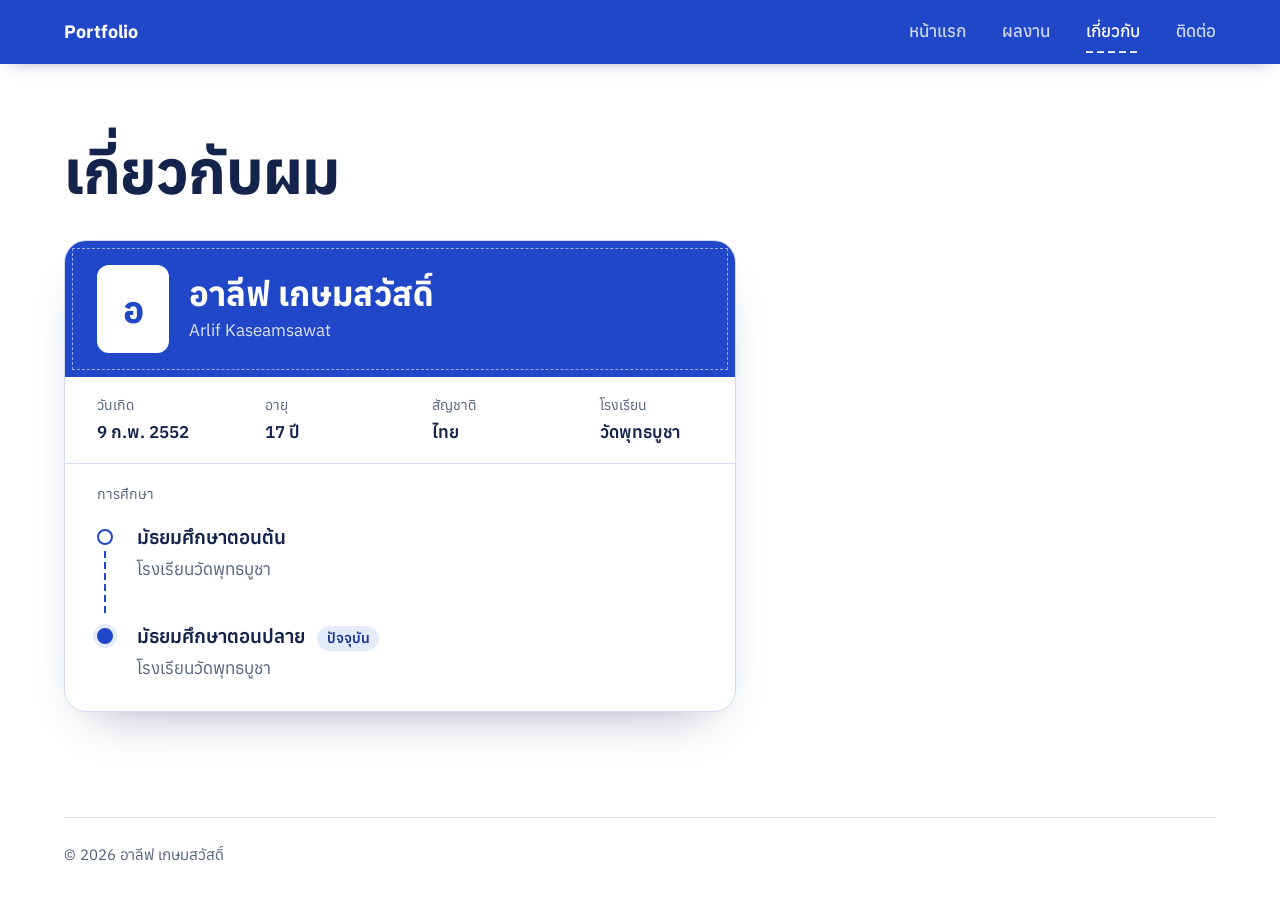
==== about.html @ 6c0f8519 "Add portfolio site with Firebase-backed works page Four pages (home, works, about, contact) in white" ====
<!doctype html>
<html lang="th">
<head>
<meta charset="utf-8">
<meta name="viewport" content="width=device-width, initial-scale=1">
<title>เกี่ยวกับผม | อาลีฟ เกษมสวัสดิ์</title>
<meta name="description" content="ข้อมูลส่วนตัวและการศึกษาของอาลีฟ เกษมสวัสดิ์ (Arlif Kaseamsawat) นักเรียนโรงเรียนวัดพุทธบูชา">
<meta name="theme-color" content="#2147c9">
<meta property="og:type" content="profile">
<meta property="og:locale" content="th_TH">
<meta property="og:title" content="เกี่ยวกับผม | อาลีฟ เกษมสวัสดิ์">
<meta property="og:description" content="ข้อมูลส่วนตัวและการศึกษาของอาลีฟ เกษมสวัสดิ์">
<link rel="icon" href="assets/favicon.svg" type="image/svg+xml">
<link rel="preconnect" href="https://fonts.googleapis.com">
<link rel="preconnect" href="https://fonts.gstatic.com" crossorigin>
<link rel="stylesheet" href="https://fonts.googleapis.com/css2?family=Anuphan:wght@300..700&display=swap">
<link rel="stylesheet" href="assets/style.css">
<script src="assets/site.js" defer></script>
<script type="speculationrules">{"prefetch":[{"where":{"href_matches":"/*.html"},"eagerness":"moderate"}]}</script>
</head>
<body>
<a class="skip" href="#main">ข้ามไปที่เนื้อหา</a>
<header class="site-head">
<div class="wrap head-in">
  <a class="brand" href="index.html">Portfolio</a>
  <nav class="nav" aria-label="เมนูหลัก">
    <a href="index.html">หน้าแรก<span class="sl" aria-hidden="true"></span></a>
    <a href="works.html">ผลงาน<span class="sl" aria-hidden="true"></span></a>
    <a href="about.html" aria-current="page">เกี่ยวกับ<span class="sl" aria-hidden="true"></span></a>
    <a href="contact.html">ติดต่อ<span class="sl" aria-hidden="true"></span></a>
  </nav>
</div>
</header>

<main id="main" class="page wrap">
  <h1 class="page-title">เกี่ยวกับผม</h1>

  <article class="id-card" aria-labelledby="id-name">
    <header class="id-top">
      <span class="id-photo" aria-hidden="true">อ</span>
      <div>
        <h2 id="id-name" class="id-name">อาลีฟ เกษมสวัสดิ์</h2>
        <p class="id-en" lang="en">Arlif Kaseamsawat</p>
      </div>
    </header>

    <dl class="id-facts">
      <div><dt>วันเกิด</dt><dd>9 ก.พ. 2552</dd></div>
      <div><dt>อายุ</dt><dd><span data-age>17</span> ปี</dd></div>
      <div><dt>สัญชาติ</dt><dd>ไทย</dd></div>
      <div><dt>โรงเรียน</dt><dd>วัดพุทธบูชา</dd></div>
    </dl>

    <section class="id-edu" aria-labelledby="edu-title">
    <h2 id="edu-title" class="id-label">การศึกษา</h2>
    <ol class="timeline">
      <li>
        <span class="tl-stage">มัธยมศึกษาตอนต้น</span>
        <span class="tl-school">โรงเรียนวัดพุทธบูชา</span>
      </li>
      <li class="now">
        <span class="tl-stage">มัธยมศึกษาตอนปลาย <span class="tl-now">ปัจจุบัน</span></span>
        <span class="tl-school">โรงเรียนวัดพุทธบูชา</span>
      </li>
    </ol>
    </section>
  </article>
</main>

<footer class="site-foot wrap">
  <p>© <span data-year>2026</span> อาลีฟ เกษมสวัสดิ์</p>
</footer>
</body>
</html>
---- assets/style.css ----
/* Palette = Thai school uniform: white shirt, navy shorts, blue embroidery thread. */
:root {
  --shirt: #ffffff;
  --cotton: #f3f6fb;
  --navy: #13234b;
  --thread: #2147c9;
  --thread-deep: #17349a;
  --thread-soft: #e4ebfb;
  --slate: #56637f;
  --seam: #d3dcec;
  --danger: #b42318;
  --font: "Anuphan", "Leelawadee UI", "Thonburi", "Noto Sans Thai", system-ui, sans-serif;
  --wrap: 72rem;
  --measure: 38rem;
  --gutter: clamp(1rem, 4vw, 2.5rem);
  --stitch: repeating-linear-gradient(90deg, currentColor 0 7px, transparent 7px 11px);
  --ease: cubic-bezier(.2, .7, .2, 1);
  color-scheme: light;
}

@view-transition { navigation: auto; }

*, *::before, *::after { box-sizing: border-box; }
[hidden] { display: none !important; }
html { -webkit-text-size-adjust: 100%; }
html:has(dialog[open]) { overflow: hidden; }
body {
  margin: 0;
  min-height: 100dvh;
  display: flex;
  flex-direction: column;
  background: var(--shirt);
  color: var(--navy);
  font-family: var(--font);
  font-size: 1.0625rem;
  line-height: 1.75;
  -webkit-font-smoothing: antialiased;
}
main { flex: 1; }
img { display: block; max-width: 100%; height: auto; }
a { color: var(--thread); text-underline-offset: .2em; }
h1, h2, h3 { text-wrap: balance; }
p { text-wrap: pretty; }
:focus-visible { outline: 2px solid var(--thread); outline-offset: 3px; border-radius: 4px; }

.wrap { width: min(100% - 2 * var(--gutter), var(--wrap)); margin-inline: auto; }
.sr-only { position: absolute; width: 1px; height: 1px; margin: -1px; padding: 0; overflow: hidden; clip-path: inset(50%); white-space: nowrap; border: 0; }
.skip { position: absolute; left: 1rem; top: -4rem; z-index: 20; padding: .5rem 1rem; border-radius: 8px; background: var(--navy); color: #fff; }
.skip:focus { top: 1rem; }

/* ---------- Header ---------- */
.site-head {
  position: sticky;
  top: 0;
  z-index: 15;
  background: var(--thread);
  color: #fff;
  box-shadow: 0 6px 20px -12px rgb(19 35 75 / .6);
  view-transition-name: site-head;
}
.head-in { display: flex; align-items: center; justify-content: space-between; gap: 1rem; min-height: 4rem; }
.brand { color: #fff; text-decoration: none; font-weight: 700; font-size: 1.125rem; letter-spacing: .01em; }
.nav { display: flex; gap: clamp(.85rem, 3vw, 2.25rem); }
.nav a { position: relative; padding-block: .3rem; color: rgb(255 255 255 / .78); font-weight: 500; text-decoration: none; white-space: nowrap; }
.nav a:hover, .nav a[aria-current="page"] { color: #fff; }
.site-head :focus-visible { outline-color: #fff; }
.site-head .sl { color: #fff; }
@media (max-width: 22.5rem) { .brand, .nav a { font-size: .875rem; } .nav { gap: .6rem; } }

/* Running stitch that sews itself under a link; the current page keeps it. */
.sl {
  position: absolute;
  left: 0;
  right: 0;
  bottom: -.1rem;
  height: 2px;
  color: var(--thread);
  background: var(--stitch);
  clip-path: inset(0 100% 0 0);
  transition: clip-path .45s var(--ease);
}
a:hover > .sl, .nav a[aria-current="page"] .sl { clip-path: inset(0); }
.nav a[aria-current="page"] .sl { view-transition-name: nav-stitch; }
::view-transition-group(nav-stitch) { animation-duration: .5s; animation-timing-function: var(--ease); }
::view-transition-old(root), ::view-transition-new(root) { animation-duration: .25s; }

/* ---------- Footer ---------- */
.site-foot {
  display: flex;
  flex-wrap: wrap;
  justify-content: space-between;
  gap: .5rem 1.5rem;
  padding-block: 1.5rem 2rem;
  border-top: 1px solid var(--seam);
  color: var(--slate);
  font-size: .9375rem;
}
body:has(.admin-fab:not([hidden])) .site-foot { padding-bottom: 5rem; } /* keep the admin button off the footer */
.site-foot p { margin: 0; }
.site-foot a { color: var(--slate); }
.site-foot a:hover { color: var(--thread); }

/* ---------- Buttons ---------- */
.btn {
  display: inline-flex;
  align-items: center;
  justify-content: center;
  gap: .5rem;
  min-height: 2.875rem;
  padding: .55rem 1.35rem;
  border: 1.5px solid var(--navy);
  border-radius: 999px;
  background: transparent;
  color: var(--navy);
  font: inherit;
  font-size: 1rem;
  font-weight: 600;
  line-height: 1.3;
  text-decoration: none;
  cursor: pointer;
  transition: background-color .2s, color .2s, border-color .2s;
}
.btn:hover { background: var(--navy); color: #fff; }
.btn-solid { border-color: var(--thread); background: var(--thread); color: #fff; }
.btn-solid:hover { border-color: var(--thread-deep); background: var(--thread-deep); }
.btn-quiet { border-color: transparent; color: var(--slate); }
.btn-quiet:hover { background: var(--cotton); color: var(--navy); }
.btn-small { min-height: 2.25rem; padding: .3rem .95rem; font-size: .9375rem; }
.btn-danger { border-color: var(--seam); color: var(--danger); }
.btn-danger:hover { border-color: var(--danger); background: var(--danger); color: #fff; }
.btn:disabled { opacity: .55; cursor: progress; }

/* ---------- Home ---------- */
.home main { display: grid; align-content: center; }
.hero { padding-block: clamp(3rem, 10vh, 7rem) clamp(4rem, 12vh, 8rem); }
.hello { margin: 0; color: var(--slate); font-size: clamp(1.125rem, 2vw, 1.375rem); }
.name { margin: 0; font-size: clamp(2.4rem, 10.5vw, 7.25rem); font-weight: 700; line-height: 1.2; letter-spacing: -.01em; }
.en-name { margin: .1rem 0 0; font-size: clamp(1.125rem, 2.4vw, 1.625rem); font-weight: 500; letter-spacing: .01em; }
.intro { max-width: 32rem; margin: 1.75rem 0 0; color: var(--slate); font-size: 1.125rem; }
.actions { display: flex; flex-wrap: wrap; gap: .75rem; margin-top: 2.25rem; }

/* The name is satin-stitched in blue thread, like the name on a school shirt. */
.sew { position: relative; display: inline-block; }
.sew-text { display: inline-block; padding: .08em .04em .2em; color: var(--thread); }
@supports ((-webkit-background-clip: text) or (background-clip: text)) {
  .sew-text {
    color: transparent;
    background-image:
      repeating-linear-gradient(118deg, rgb(255 255 255 / .34) 0 1px, transparent 1px 3px, rgb(8 22 70 / .2) 3px 4px, transparent 4px 6px),
      linear-gradient(172deg, #3d6aea 10%, #2147c9 50%, #18379f 92%);
    -webkit-background-clip: text;
    background-clip: text;
    filter: drop-shadow(0 .02em 0 rgb(19 35 75 / .3));
  }
}
.needle {
  position: absolute;
  left: 0;
  top: 10%;
  width: max(3px, .035em);
  height: 74%;
  border-radius: 999px;
  background: linear-gradient(90deg, #8f9ab0, #eef1f6 45%, #7f8aa1);
  transform: rotate(16deg);
  transform-origin: 50% 100%;
  opacity: 0;
  pointer-events: none;
}
.needle::before { content: ""; position: absolute; left: 50%; top: 5%; width: 40%; height: 9%; border-radius: 999px; background: var(--shirt); transform: translateX(-50%); }

@media (prefers-reduced-motion: no-preference) {
  .js:not(.sewn) .sew-text { clip-path: inset(-.4em 100% -.4em -.1em); animation: sew 2.2s steps(26, end) .3s forwards; }
  .js:not(.sewn) .needle {
    animation:
      needle-run 2.2s steps(26, end) .3s forwards,
      needle-bob 85ms linear .3s 26,
      needle-out .4s ease 2.6s forwards;
  }
  .js:not(.fr) .sew-text, .js:not(.fr) .needle { animation-play-state: paused; }
}
@keyframes sew { to { clip-path: inset(-.4em 0 -.4em -.1em); } }
@keyframes needle-run { from { left: 0; opacity: 1; } to { left: 100%; opacity: 1; } }
@keyframes needle-bob { 50% { translate: 0 -14%; } }
@keyframes needle-out { from { left: 100%; opacity: 1; } to { left: 100%; opacity: 0; translate: 0 -40%; } }

/* ---------- Inner pages ---------- */
.page { padding-block: clamp(2.5rem, 8vh, 4.5rem) 5rem; }
.page-title { margin: 0; font-size: clamp(2.25rem, 6vw, 3.75rem); font-weight: 700; line-height: 1.2; letter-spacing: -.015em; }

/* About: a student ID card */
.id-card {
  max-width: 42rem;
  margin-top: 2rem;
  border: 1px solid var(--seam);
  border-radius: 22px;
  background: var(--shirt);
  overflow: hidden;
  box-shadow: 0 24px 50px -30px rgb(19 35 75 / .45);
}
.id-top {
  display: flex;
  align-items: center;
  gap: 1.25rem;
  padding: 1.5rem clamp(1.25rem, 4vw, 2rem);
  background: var(--thread);
  color: #fff;
  outline: 1.5px dashed rgb(255 255 255 / .55); /* stitched edge, like a sewn-on name patch */
  outline-offset: -8px;
}
.id-photo {
  display: grid;
  place-items: center;
  flex: none;
  width: 4.5rem;
  height: 5.5rem;
  border-radius: 12px;
  background: var(--shirt);
  color: var(--thread);
  font-size: 2.25rem;
  font-weight: 700;
}
.id-name { margin: 0; font-size: clamp(1.5rem, 4.5vw, 2.1rem); line-height: 1.3; }
.id-en { margin: 0; color: rgb(255 255 255 / .85); }
.id-facts { display: grid; grid-template-columns: repeat(2, 1fr); margin: 0; border-bottom: 1px solid var(--seam); }
@media (min-width: 36rem) { .id-facts { grid-template-columns: repeat(4, 1fr); } }
.id-facts div { padding: 1rem clamp(1.25rem, 4vw, 2rem); }
.id-facts dt, .id-label { color: var(--slate); font-size: .875rem; font-weight: 400; }
.id-facts dd { margin: 0; font-weight: 600; }
.id-edu { padding: 1.25rem clamp(1.25rem, 4vw, 2rem) 1.75rem; }
.id-label { margin: 0 0 1rem; line-height: 1.5; }
.timeline { position: relative; margin: 0; padding: 0; list-style: none; }
.timeline li { position: relative; padding: 0 0 2.25rem 2.5rem; }
.timeline li:last-child { padding-bottom: 0; }
.timeline li::before {
  content: "";
  position: absolute;
  left: 0;
  top: .45em;
  width: 1rem;
  height: 1rem;
  border: 2px solid var(--thread);
  border-radius: 50%;
  background: var(--shirt);
}
.timeline li.now::before { background: var(--thread); box-shadow: 0 0 0 4px var(--thread-soft); }
.timeline li:not(:last-child)::after {
  content: "";
  position: absolute;
  left: calc(.5rem - 1px);
  top: calc(.45em + 1.35rem);
  bottom: .35rem;
  width: 2px;
  color: var(--thread);
  background: repeating-linear-gradient(180deg, currentColor 0 7px, transparent 7px 11px);
}
.tl-stage { display: block; font-size: 1.1875rem; font-weight: 600; }
.tl-school { color: var(--slate); }
.tl-now { display: inline-block; margin-left: .5rem; padding: 0 .6rem; border-radius: 999px; background: var(--thread-soft); color: var(--thread-deep); font-size: .875rem; font-weight: 600; }

/* Contact */
.contact-list { margin: 3rem 0 0; padding: 0; list-style: none; }
.contact:last-child { border-bottom: 1px solid var(--seam); }
.contact { display: grid; grid-template-columns: 1fr auto; align-items: end; gap: .25rem 1rem; padding-block: 1.75rem; border-top: 1px solid var(--seam); }
.c-label { grid-column: 1 / -1; color: var(--slate); }
.c-value {
  position: relative;
  justify-self: start;
  color: var(--navy);
  font-size: clamp(1.3rem, 5.2vw, 3rem);
  font-weight: 600;
  line-height: 1.3;
  letter-spacing: -.01em;
  text-decoration: none;
  overflow-wrap: anywhere;
}
.c-value:hover { color: var(--thread); }
.c-value .sl { height: 3px; bottom: -.3rem; }
.copy[data-done] { border-color: var(--thread); background: var(--thread-soft); color: var(--thread-deep); }
@media (max-width: 40rem) { .contact { grid-template-columns: 1fr; } .copy { justify-self: start; margin-top: .75rem; } }

/* ---------- Works ---------- */
.admin-bar {
  display: flex;
  flex-wrap: wrap;
  align-items: center;
  gap: .6rem;
  margin-top: 2rem;
  padding: 1rem 1.25rem;
  border: 1.5px dashed var(--thread);
  border-radius: 14px;
  background: var(--cotton);
}

.works { margin-top: 1rem; }
.empty { margin: 3rem 0 0; padding: 2.5rem 1.5rem; border: 1px solid var(--seam); border-radius: 14px; color: var(--slate); text-align: center; }
.empty p { margin: 0 0 1rem; }
.img-loading { margin: 0; padding: 2.5rem 1rem; border-radius: 8px; background: var(--cotton); color: var(--slate); text-align: center; }
.year-group { margin-top: 3rem; }
.year { display: flex; align-items: baseline; gap: .9rem; margin: 0 0 .5rem; font-size: 1.75rem; line-height: 1.3; font-variant-numeric: tabular-nums; }
.year small { color: var(--slate); font-size: .9375rem; font-weight: 400; }

.work {
  position: relative;
  display: grid;
  grid-template-columns: 8rem 1fr 10rem;
  grid-template-areas: "date body thumb";
  gap: 1.5rem;
  align-items: start;
  padding-block: 1.5rem;
  border-top: 1px solid var(--seam);
}
.work.no-thumb { grid-template-columns: 8rem 1fr; grid-template-areas: "date body"; }
.work-date { grid-area: date; padding-top: .2rem; color: var(--slate); font-variant-numeric: tabular-nums; }
.work-body { grid-area: body; min-width: 0; }
.work-title { margin: 0; font-size: 1.3125rem; font-weight: 600; line-height: 1.45; }
.work-open { padding: 0; border: 0; background: none; color: inherit; font: inherit; text-align: left; cursor: pointer; }
.work-open::after { content: ""; position: absolute; inset: 0; z-index: 1; }
.work:hover .work-open { color: var(--thread); }
.work-excerpt { display: -webkit-box; max-width: var(--measure); margin: .4rem 0 0; overflow: hidden; color: var(--slate); -webkit-line-clamp: 2; -webkit-box-orient: vertical; }
.work-thumb { grid-area: thumb; width: 100%; aspect-ratio: 4 / 3; object-fit: cover; border-radius: 8px; background: var(--cotton); }
.work-admin { position: relative; z-index: 2; display: flex; gap: .5rem; margin-top: .9rem; }
@media (max-width: 40rem) {
  .work, .work.no-thumb { grid-template-columns: 1fr 5.5rem; grid-template-areas: "date date" "body thumb"; gap: .35rem 1rem; }
  .work.no-thumb { grid-template-areas: "date date" "body body"; }
  .work-title { font-size: 1.1875rem; }
}

/* Rank badge = an embroidered patch */
.patch {
  display: inline-block;
  margin-top: .55rem;
  padding: .2rem .85rem;
  border-radius: 999px;
  background: var(--thread);
  color: #fff;
  font-size: .9375rem;
  font-weight: 600;
  line-height: 1.6;
  outline: 1.5px dashed rgb(255 255 255 / .7);
  outline-offset: -4px;
}

.admin-fab {
  position: fixed;
  right: max(1rem, env(safe-area-inset-right));
  bottom: max(1rem, env(safe-area-inset-bottom));
  z-index: 10;
  display: grid;
  place-items: center;
  width: 2.75rem;
  height: 2.75rem;
  border: 1.5px solid var(--seam);
  border-radius: 50%;
  background: var(--shirt);
  color: var(--slate);
  box-shadow: 0 6px 16px -8px rgb(19 35 75 / .45);
  cursor: pointer;
  transition: color .2s, border-color .2s;
}
.admin-fab:hover { border-color: var(--thread); color: var(--thread); }
.admin-fab svg { width: 1.35rem; height: 1.35rem; }

/* ---------- Dialogs ---------- */
.dlg {
  width: min(100% - 2rem, 42rem);
  max-height: min(92dvh, 60rem);
  padding: 0;
  border: 0;
  border-radius: 18px;
  background: var(--shirt);
  color: var(--navy);
  box-shadow: 0 28px 70px -20px rgb(19 35 75 / .5);
}
.dlg-sm { width: min(100% - 2rem, 26rem); }
.dlg::backdrop { background: rgb(19 35 75 / .45); backdrop-filter: blur(3px); }
.dlg[open] { animation: dlg-in .3s var(--ease); }
@keyframes dlg-in { from { opacity: 0; transform: translateY(14px) scale(.98); } }
.dlg-inner { padding: clamp(1.25rem, 4vw, 2rem); }
.dlg-bar { position: sticky; top: 0; z-index: 3; display: flex; justify-content: flex-end; padding: .75rem .75rem 0; background: linear-gradient(var(--shirt) 65%, transparent); }
.dlg-bar + .dlg-inner { padding-top: 0; }
.dlg-head { display: flex; align-items: start; justify-content: space-between; gap: 1rem; }
.dlg-title { margin: 0; font-size: 1.5rem; line-height: 1.35; }
.dlg-sub { margin: .35rem 0 1.25rem; color: var(--slate); }
.dlg-actions { display: flex; flex-wrap: wrap; justify-content: flex-end; gap: .6rem; margin-top: 1.25rem; }
.icon-btn { display: grid; place-items: center; flex: none; width: 2.5rem; height: 2.5rem; border: 0; border-radius: 50%; background: var(--cotton); color: var(--navy); cursor: pointer; }
.icon-btn:hover { background: var(--thread-soft); color: var(--thread-deep); }
.icon-btn svg { width: 1.1rem; height: 1.1rem; }

/* Forms */
.field { display: grid; gap: .4rem; margin-top: 1.25rem; }
.field > label, .label { font-weight: 600; font-size: .98rem; }
.hint { color: var(--slate); font-weight: 400; font-size: .875rem; }
.input {
  width: 100%;
  padding: .65rem .9rem;
  border: 1.5px solid var(--seam);
  border-radius: 10px;
  background: var(--shirt);
  color: var(--navy);
  font: inherit;
  font-size: 1rem;
  line-height: 1.6;
}
.input:focus { border-color: var(--thread); outline: none; box-shadow: 0 0 0 3px var(--thread-soft); }
textarea.input { resize: vertical; }
.two { display: grid; gap: 0 1rem; }
@media (min-width: 36rem) { .two { grid-template-columns: 1fr 1fr; } }
.field .btn-small { justify-self: start; }
input[type="file"]:focus-visible + label { outline: 2px solid var(--thread); outline-offset: 3px; }
.previews { display: grid; grid-template-columns: repeat(auto-fill, minmax(5.5rem, 1fr)); gap: .5rem; }
.previews:empty { display: none; }
.preview { position: relative; }
.preview img { width: 100%; aspect-ratio: 1; object-fit: cover; border-radius: 8px; background: var(--cotton); }
.preview button { position: absolute; top: .25rem; right: .25rem; width: 1.75rem; height: 1.75rem; border: 0; border-radius: 50%; background: rgb(19 35 75 / .82); color: #fff; font: inherit; font-size: 1.1rem; line-height: 1; cursor: pointer; }
.form-error { min-height: 1.5em; margin: .5rem 0 0; color: var(--danger); font-size: .9375rem; }
.form-error:empty { min-height: 0; }
.shake { animation: shake .36s; }
@keyframes shake { 25% { transform: translateX(-7px); } 50% { transform: translateX(6px); } 75% { transform: translateX(-3px); } }

/* Work detail */
.view-date { color: var(--slate); }
.view-title { margin: .25rem 0 0; font-size: clamp(1.6rem, 4vw, 2.25rem); line-height: 1.3; }
.view-details { margin: 1.25rem 0 0; white-space: pre-line; }
.view-sec { margin-top: 2rem; }
.view-sec h3 { margin: 0 0 .75rem; font-size: 1.0625rem; }
.links { display: grid; gap: .4rem; margin: 0; padding: 0; list-style: none; }
.links a { overflow-wrap: anywhere; }
.gallery { display: grid; grid-template-columns: repeat(auto-fill, minmax(13rem, 1fr)); gap: .75rem; }
.shot { padding: 0; border: 0; border-radius: 8px; background: var(--cotton); overflow: hidden; cursor: zoom-in; }
.shot img { width: 100%; aspect-ratio: 4 / 3; object-fit: cover; transition: transform .35s var(--ease); }
.shot:hover img { transform: scale(1.03); }
/* Certificates are shown whole, mounted like paper. */
.certs { grid-template-columns: repeat(auto-fit, minmax(16rem, 1fr)); gap: 1rem; }
.certs .shot { padding: .6rem; border: 1px solid var(--seam); border-radius: 4px; background: var(--shirt); box-shadow: 0 12px 26px -18px rgb(19 35 75 / .55); }
.certs .shot img { aspect-ratio: auto; object-fit: contain; }
.certs .shot:hover img { transform: none; }

.toast {
  position: fixed;
  left: 50%;
  bottom: max(1.25rem, env(safe-area-inset-bottom));
  z-index: 30;
  max-width: calc(100% - 2rem);
  padding: .6rem 1.15rem;
  border-radius: 999px;
  background: var(--navy);
  color: #fff;
  font-size: .9375rem;
  opacity: 0;
  transform: translate(-50%, 10px);
  pointer-events: none;
  transition: opacity .25s, transform .25s var(--ease);
}
.toast.show { opacity: 1; transform: translate(-50%, 0); }

@media (prefers-reduced-motion: reduce) {
  *, *::before, *::after { animation-duration: .01ms !important; animation-iteration-count: 1 !important; transition-duration: .01ms !important; }
  ::view-transition-group(*), ::view-transition-old(*), ::view-transition-new(*) { animation: none !important; }
}
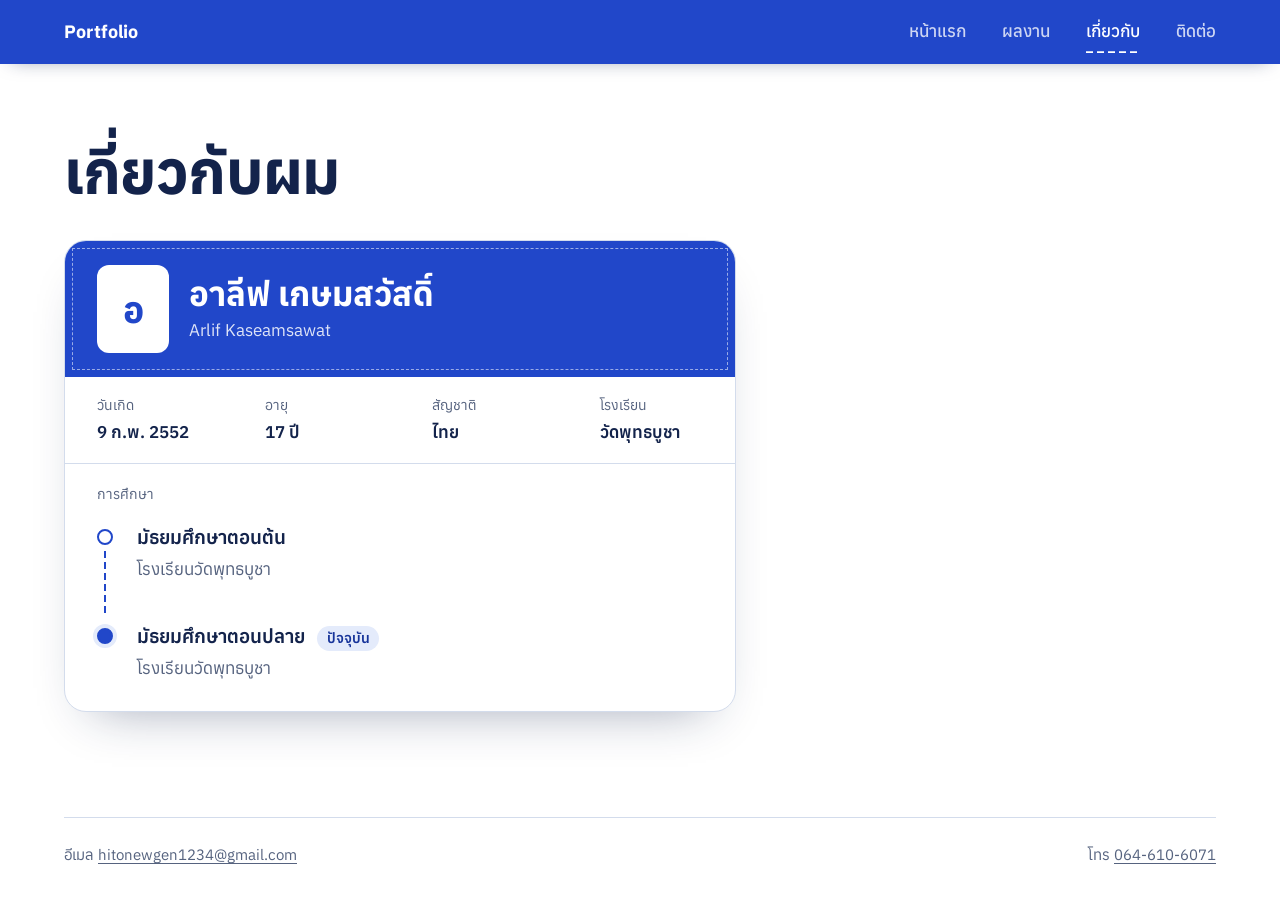
==== commit 79098a9c: "Works as cards, wide detail view, link types and date from certificate - Works title types itself in" ====
--- a/about.html
+++ b/about.html
@@ -68,7 +68,8 @@
 </main>
 
 <footer class="site-foot wrap">
-  <p>© <span data-year>2026</span> อาลีฟ เกษมสวัสดิ์</p>
+  <p>อีเมล <a href="mailto:hitonewgen1234@gmail.com">hitonewgen1234@gmail.com</a></p>
+  <p>โทร <a href="tel:+66646106071">064-610-6071</a></p>
 </footer>
 </body>
 </html>
--- a/assets/style.css
+++ b/assets/style.css
@@ -186,6 +186,19 @@
 /* ---------- Inner pages ---------- */
 .page { padding-block: clamp(2.5rem, 8vh, 4.5rem) 5rem; }
 .page-title { margin: 0; font-size: clamp(2.25rem, 6vw, 3.75rem); font-weight: 700; line-height: 1.2; letter-spacing: -.015em; }
+.type { display: inline-block; min-height: 1.2em; }
+.type.typing::after {
+  content: "";
+  display: inline-block;
+  width: .07em;
+  height: .85em;
+  margin-left: .08em;
+  vertical-align: -.04em;
+  background: var(--thread);
+  animation: caret .9s steps(1) infinite;
+}
+.type.typed::after { animation: caret .9s steps(1) 3 forwards; } /* blink a few times, then go away */
+@keyframes caret { 50% { opacity: 0; } 100% { opacity: 0; } }
 
 /* About: a student ID card */
 .id-card {
@@ -299,31 +312,33 @@
 .year { display: flex; align-items: baseline; gap: .9rem; margin: 0 0 .5rem; font-size: 1.75rem; line-height: 1.3; font-variant-numeric: tabular-nums; }
 .year small { color: var(--slate); font-size: .9375rem; font-weight: 400; }
 
+.cards { display: grid; grid-template-columns: repeat(auto-fill, minmax(min(100%, 19rem), 1fr)); gap: 1.25rem; margin-top: 1.25rem; }
 .work {
   position: relative;
-  display: grid;
-  grid-template-columns: 8rem 1fr 10rem;
-  grid-template-areas: "date body thumb";
-  gap: 1.5rem;
-  align-items: start;
-  padding-block: 1.5rem;
-  border-top: 1px solid var(--seam);
-}
-.work.no-thumb { grid-template-columns: 8rem 1fr; grid-template-areas: "date body"; }
-.work-date { grid-area: date; padding-top: .2rem; color: var(--slate); font-variant-numeric: tabular-nums; }
-.work-body { grid-area: body; min-width: 0; }
-.work-title { margin: 0; font-size: 1.3125rem; font-weight: 600; line-height: 1.45; }
+  display: flex;
+  flex-direction: column;
+  border: 1px solid var(--seam);
+  border-radius: 16px;
+  background: var(--shirt);
+  overflow: hidden;
+  transition: border-color .2s, box-shadow .25s, translate .25s var(--ease);
+}
+.work:hover { border-color: var(--thread); box-shadow: 0 18px 36px -24px rgb(19 35 75 / .55); translate: 0 -3px; }
+.work-media { position: relative; aspect-ratio: 4 / 3; overflow: hidden; background: var(--cotton); } /* overflow keeps tall photos from stretching the box */
+.work-thumb { width: 100%; height: 100%; object-fit: cover; transition: opacity .25s; }
+.work-thumb.swap { opacity: .35; }
+.work-dots { position: absolute; left: 0; right: 0; bottom: .6rem; display: flex; justify-content: center; gap: .3rem; }
+.work-dots i { width: .45rem; height: .45rem; border-radius: 50%; background: rgb(255 255 255 / .6); box-shadow: 0 0 0 1px rgb(19 35 75 / .25); }
+.work-dots i.on { background: #fff; }
+.work-body { display: flex; flex-direction: column; flex: 1; padding: 1rem 1.15rem 1.15rem; min-width: 0; }
+.work-date { color: var(--slate); font-size: .9375rem; font-variant-numeric: tabular-nums; }
+.work-title { margin: .15rem 0 0; font-size: 1.1875rem; font-weight: 600; line-height: 1.45; }
 .work-open { padding: 0; border: 0; background: none; color: inherit; font: inherit; text-align: left; cursor: pointer; }
 .work-open::after { content: ""; position: absolute; inset: 0; z-index: 1; }
 .work:hover .work-open { color: var(--thread); }
-.work-excerpt { display: -webkit-box; max-width: var(--measure); margin: .4rem 0 0; overflow: hidden; color: var(--slate); -webkit-line-clamp: 2; -webkit-box-orient: vertical; }
-.work-thumb { grid-area: thumb; width: 100%; aspect-ratio: 4 / 3; object-fit: cover; border-radius: 8px; background: var(--cotton); }
-.work-admin { position: relative; z-index: 2; display: flex; gap: .5rem; margin-top: .9rem; }
-@media (max-width: 40rem) {
-  .work, .work.no-thumb { grid-template-columns: 1fr 5.5rem; grid-template-areas: "date date" "body thumb"; gap: .35rem 1rem; }
-  .work.no-thumb { grid-template-areas: "date date" "body body"; }
-  .work-title { font-size: 1.1875rem; }
-}
+.work .patch { align-self: flex-start; }
+.work-excerpt { display: -webkit-box; margin: .5rem 0 0; overflow: hidden; color: var(--slate); font-size: .9688rem; -webkit-line-clamp: 2; -webkit-box-orient: vertical; }
+.work-admin { position: relative; z-index: 2; display: flex; gap: .5rem; margin-top: auto; padding-top: .9rem; }
 
 /* Rank badge = an embroidered patch */
 .patch {
@@ -418,22 +433,36 @@
 @keyframes shake { 25% { transform: translateX(-7px); } 50% { transform: translateX(6px); } 75% { transform: translateX(-3px); } }
 
 /* Work detail */
+/* Work detail: one wide card, photos left and text right */
+.dlg-wide { width: min(100% - 2rem, 70rem); }
+.view { display: grid; gap: 1.5rem 2rem; }
+@media (min-width: 52rem) {
+  .view.has-media { grid-template-columns: 1.2fr 1fr; align-items: start; }
+  .view-media { position: sticky; top: 3.75rem; } /* photos stay in view while long text scrolls */
+}
+.view-main { display: block; width: 100%; padding: 0; border: 0; border-radius: 12px; background: var(--cotton); overflow: hidden; cursor: zoom-in; }
+.view-main img { width: 100%; aspect-ratio: 4 / 3; object-fit: contain; }
+.view-thumbs { display: flex; flex-wrap: wrap; gap: .5rem; margin-top: .6rem; }
+.vt { position: relative; width: 4.5rem; padding: 0; border: 2px solid transparent; border-radius: 8px; background: var(--cotton); overflow: hidden; cursor: pointer; }
+.vt img { width: 100%; aspect-ratio: 1; object-fit: cover; }
+.vt.on { border-color: var(--thread); }
+.vt span { position: absolute; left: 0; right: 0; bottom: 0; padding: 0 .2rem; background: rgb(19 35 75 / .78); color: #fff; font-size: .6875rem; line-height: 1.6; text-align: center; }
 .view-date { color: var(--slate); }
-.view-title { margin: .25rem 0 0; font-size: clamp(1.6rem, 4vw, 2.25rem); line-height: 1.3; }
+.view-title { margin: .25rem 0 0; font-size: clamp(1.5rem, 3.5vw, 2.1rem); line-height: 1.3; }
 .view-details { margin: 1.25rem 0 0; white-space: pre-line; }
-.view-sec { margin-top: 2rem; }
-.view-sec h3 { margin: 0 0 .75rem; font-size: 1.0625rem; }
-.links { display: grid; gap: .4rem; margin: 0; padding: 0; list-style: none; }
+.view-sec { margin-top: 1.75rem; }
+.view-sec h3 { margin: 0 0 .6rem; font-size: 1.0625rem; }
+.links { display: grid; gap: .5rem; margin: 0; padding: 0; list-style: none; }
+.links li { display: grid; }
+.links small { color: var(--slate); font-size: .8125rem; }
 .links a { overflow-wrap: anywhere; }
-.gallery { display: grid; grid-template-columns: repeat(auto-fill, minmax(13rem, 1fr)); gap: .75rem; }
-.shot { padding: 0; border: 0; border-radius: 8px; background: var(--cotton); overflow: hidden; cursor: zoom-in; }
-.shot img { width: 100%; aspect-ratio: 4 / 3; object-fit: cover; transition: transform .35s var(--ease); }
-.shot:hover img { transform: scale(1.03); }
-/* Certificates are shown whole, mounted like paper. */
-.certs { grid-template-columns: repeat(auto-fit, minmax(16rem, 1fr)); gap: 1rem; }
-.certs .shot { padding: .6rem; border: 1px solid var(--seam); border-radius: 4px; background: var(--shirt); box-shadow: 0 12px 26px -18px rgb(19 35 75 / .55); }
-.certs .shot img { aspect-ratio: auto; object-fit: contain; }
-.certs .shot:hover img { transform: none; }
+
+/* Form: links with a type, and the date read from a certificate */
+.link-rows { display: grid; gap: .5rem; }
+.link-rows:empty { display: none; }
+.link-row { display: grid; grid-template-columns: minmax(8rem, 11rem) 1fr auto; gap: .5rem; align-items: center; }
+@media (max-width: 34rem) { .link-row { grid-template-columns: 1fr auto; } .link-row .input:nth-child(2) { grid-column: 1 / -1; grid-row: 2; } }
+.date-hint { display: flex; flex-wrap: wrap; align-items: center; gap: .4rem .6rem; margin: 0; padding: .6rem .8rem; border-radius: 12px; background: var(--thread-soft); color: var(--thread-deep); font-size: .9375rem; }
 
 .toast {
   position: fixed;
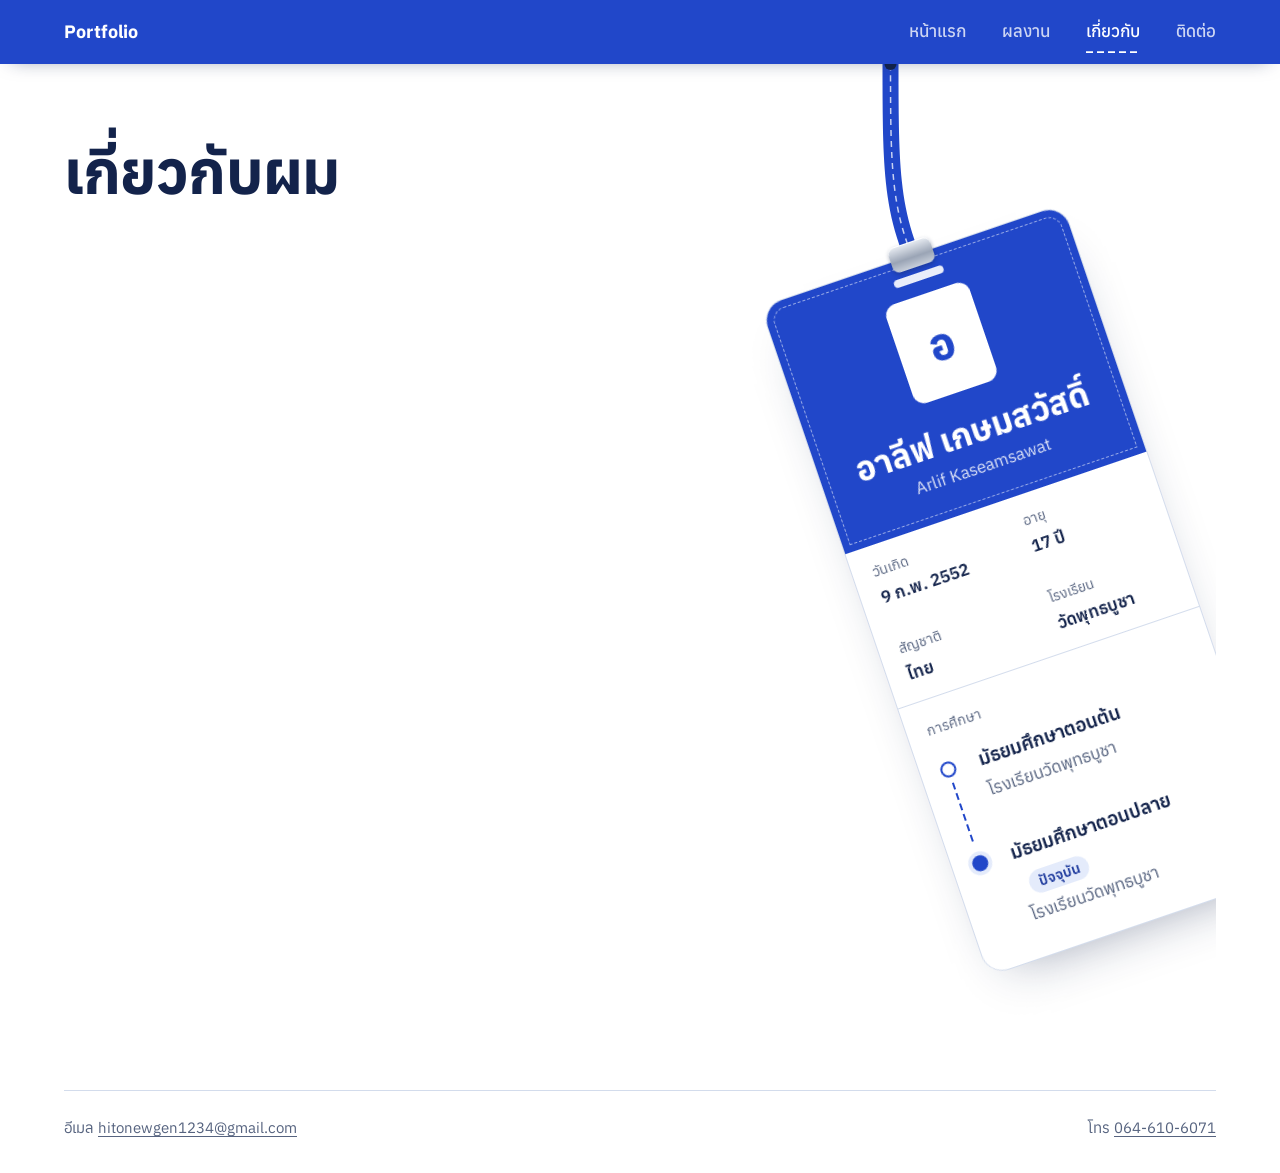
==== commit f5a7cf4f: "About page: ID card hangs on a lanyard you can drag and swing The card hangs from a strap that start" ====
--- a/about.html
+++ b/about.html
@@ -16,6 +16,7 @@
 <link rel="stylesheet" href="https://fonts.googleapis.com/css2?family=Anuphan:wght@300..700&display=swap">
 <link rel="stylesheet" href="assets/style.css">
 <script src="assets/site.js" defer></script>
+<script src="assets/lanyard.js" defer></script>
 <script type="speculationrules">{"prefetch":[{"where":{"href_matches":"/*.html"},"eagerness":"moderate"}]}</script>
 </head>
 <body>
@@ -32,10 +33,12 @@
 </div>
 </header>
 
-<main id="main" class="page wrap">
+<main id="main" class="page wrap about-page">
   <h1 class="page-title">เกี่ยวกับผม</h1>
 
-  <article class="id-card" aria-labelledby="id-name">
+  <div id="lanyard" class="lanyard">
+  <svg class="strap" aria-hidden="true"><path class="strap-band"/><path class="strap-stitch"/><circle class="strap-pin" r="6"/></svg>
+  <article class="id-card badge" aria-labelledby="id-name">
     <header class="id-top">
       <span class="id-photo" aria-hidden="true">อ</span>
       <div>
@@ -65,6 +68,7 @@
     </ol>
     </section>
   </article>
+  </div>
 </main>
 
 <footer class="site-foot wrap">
--- a/assets/style.css
+++ b/assets/style.css
@@ -241,6 +241,63 @@
 .id-facts dd { margin: 0; font-weight: 600; }
 .id-edu { padding: 1.25rem clamp(1.25rem, 4vw, 2rem) 1.75rem; }
 .id-label { margin: 0 0 1rem; line-height: 1.5; }
+
+/* Lanyard: the card hangs on a strap and can be dragged (assets/lanyard.js adds .live) */
+.about-page { overflow-x: clip; } /* a flung card must not cause sideways scrolling */
+.lanyard { --strap: 90px; position: relative; margin-top: 1.5rem; }
+@media (min-width: 52rem) {
+  .about-page { display: grid; grid-template-columns: minmax(0, 1fr) minmax(24rem, 1.3fr); align-items: start; }
+  .lanyard { --strap: 190px; margin-top: calc(-1 * clamp(2.5rem, 8vh, 4.5rem)); } /* strap starts at the navbar */
+}
+.badge { width: min(20rem, 100%); margin-inline: auto; }
+.strap { display: none; }
+.lanyard.live .strap { display: block; position: absolute; inset: 0; width: 100%; height: 100%; overflow: visible; pointer-events: none; }
+.strap-band { fill: none; stroke: var(--thread); stroke-width: 16; stroke-linecap: round; stroke-linejoin: round; }
+.strap-stitch { fill: none; stroke: rgb(255 255 255 / .75); stroke-width: 1.5; stroke-dasharray: 6 5; }
+.strap-pin { fill: var(--navy); }
+.lanyard.live .badge {
+  position: absolute;
+  left: 0;
+  top: 0;
+  margin: 0;
+  transform-origin: 50% 0;
+  cursor: grab;
+  user-select: none;
+  touch-action: pan-y; /* sideways drags swing the card, vertical ones still scroll the page */
+  will-change: transform;
+}
+.lanyard.live .badge.grabbing { cursor: grabbing; }
+.badge { position: relative; overflow: visible; }
+.badge .id-top { flex-direction: column; padding-top: 2.5rem; border-radius: 21px 21px 0 0; text-align: center; }
+.badge .id-photo { width: 5.5rem; height: 6.5rem; font-size: 2.75rem; }
+.badge .id-facts { grid-template-columns: repeat(2, 1fr); }
+.badge .id-facts div { padding: .85rem 1.25rem; }
+.badge .id-edu { padding-inline: 1.25rem; }
+/* metal clip over the slot at the top of the card */
+.badge::before {
+  content: "";
+  position: absolute;
+  top: -14px;
+  left: 50%;
+  z-index: 2;
+  width: 2.75rem;
+  height: 1.6rem;
+  border-radius: 7px;
+  background: linear-gradient(180deg, #e9edf3, #9aa4b5 60%, #c8cfda);
+  box-shadow: 0 2px 4px rgb(19 35 75 / .35), inset 0 1px 0 #fff;
+  translate: -50% 0;
+}
+.badge::after {
+  content: "";
+  position: absolute;
+  top: 1.1rem;
+  left: 50%;
+  width: 3.25rem;
+  height: .55rem;
+  border-radius: 999px;
+  background: rgb(255 255 255 / .9);
+  translate: -50% 0;
+}
 .timeline { position: relative; margin: 0; padding: 0; list-style: none; }
 .timeline li { position: relative; padding: 0 0 2.25rem 2.5rem; }
 .timeline li:last-child { padding-bottom: 0; }
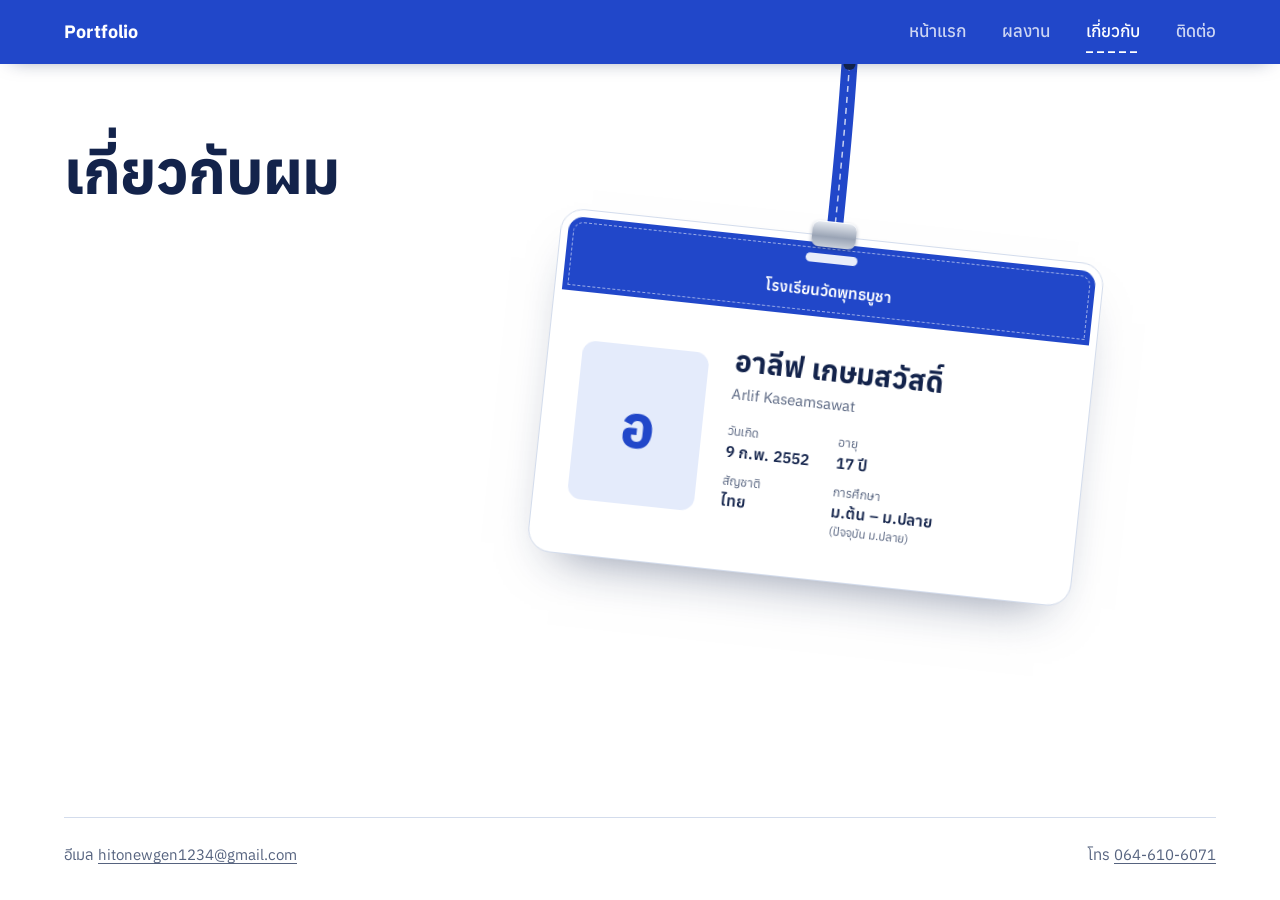
==== commit cd0a3aae: "Works categories in one grid; about card shaped like a real ID card - Works: drop the year headings," ====
--- a/about.html
+++ b/about.html
@@ -39,34 +39,20 @@
   <div id="lanyard" class="lanyard">
   <svg class="strap" aria-hidden="true"><path class="strap-band"/><path class="strap-stitch"/><circle class="strap-pin" r="6"/></svg>
   <article class="id-card badge" aria-labelledby="id-name">
-    <header class="id-top">
+    <header class="id-head">โรงเรียนวัดพุทธบูชา</header>
+    <div class="id-main">
       <span class="id-photo" aria-hidden="true">อ</span>
-      <div>
+      <div class="id-info">
         <h2 id="id-name" class="id-name">อาลีฟ เกษมสวัสดิ์</h2>
         <p class="id-en" lang="en">Arlif Kaseamsawat</p>
+        <dl class="id-facts">
+          <div><dt>วันเกิด</dt><dd>9 ก.พ. 2552</dd></div>
+          <div><dt>อายุ</dt><dd><span data-age>17</span> ปี</dd></div>
+          <div><dt>สัญชาติ</dt><dd>ไทย</dd></div>
+          <div><dt>การศึกษา</dt><dd>ม.ต้น – ม.ปลาย <small>(ปัจจุบัน ม.ปลาย)</small></dd></div>
+        </dl>
       </div>
-    </header>
-
-    <dl class="id-facts">
-      <div><dt>วันเกิด</dt><dd>9 ก.พ. 2552</dd></div>
-      <div><dt>อายุ</dt><dd><span data-age>17</span> ปี</dd></div>
-      <div><dt>สัญชาติ</dt><dd>ไทย</dd></div>
-      <div><dt>โรงเรียน</dt><dd>วัดพุทธบูชา</dd></div>
-    </dl>
-
-    <section class="id-edu" aria-labelledby="edu-title">
-    <h2 id="edu-title" class="id-label">การศึกษา</h2>
-    <ol class="timeline">
-      <li>
-        <span class="tl-stage">มัธยมศึกษาตอนต้น</span>
-        <span class="tl-school">โรงเรียนวัดพุทธบูชา</span>
-      </li>
-      <li class="now">
-        <span class="tl-stage">มัธยมศึกษาตอนปลาย <span class="tl-now">ปัจจุบัน</span></span>
-        <span class="tl-school">โรงเรียนวัดพุทธบูชา</span>
-      </li>
-    </ol>
-    </section>
+    </div>
   </article>
   </div>
 </main>
--- a/assets/style.css
+++ b/assets/style.css
@@ -200,56 +200,59 @@
 .type.typed::after { animation: caret .9s steps(1) 3 forwards; } /* blink a few times, then go away */
 @keyframes caret { 50% { opacity: 0; } 100% { opacity: 0; } }
 
-/* About: a student ID card */
+/* About: a landscape student ID card (real ID-card proportions) hanging on a lanyard */
+.about-page { overflow-x: clip; } /* a swinging card must not cause sideways scrolling */
+.lanyard { --strap: 90px; position: relative; margin-top: 1.5rem; }
+@media (min-width: 52rem) {
+  .about-page { display: grid; grid-template-columns: minmax(0, .8fr) minmax(34rem, 1.4fr); align-items: start; }
+  .lanyard { --strap: 170px; margin-top: calc(-1 * clamp(2.5rem, 8vh, 4.5rem)); } /* strap starts at the navbar */
+}
 .id-card {
-  max-width: 42rem;
-  margin-top: 2rem;
-  border: 1px solid var(--seam);
+  position: relative;
+  container-type: inline-size; /* text inside scales with the card, like a printed card */
+  display: flex;
+  flex-direction: column;
+  width: min(34rem, 100%);
+  aspect-ratio: 85.6 / 54;
+  margin: 2rem auto 0;
+  border: 7px solid var(--shirt); /* the white plastic edge */
   border-radius: 22px;
   background: var(--shirt);
-  overflow: hidden;
-  box-shadow: 0 24px 50px -30px rgb(19 35 75 / .45);
-}
-.id-top {
-  display: flex;
-  align-items: center;
-  gap: 1.25rem;
-  padding: 1.5rem clamp(1.25rem, 4vw, 2rem);
+  outline: 1px solid var(--seam);
+  box-shadow: 0 26px 50px -28px rgb(19 35 75 / .55);
+}
+.id-head {
+  padding: max(1.75rem, 6.5cqi) 4cqi 2.4cqi;
+  border-radius: 15px 15px 0 0;
   background: var(--thread);
   color: #fff;
+  font-size: max(.75rem, 2.9cqi);
+  font-weight: 600;
+  text-align: center;
   outline: 1.5px dashed rgb(255 255 255 / .55); /* stitched edge, like a sewn-on name patch */
-  outline-offset: -8px;
-}
+  outline-offset: -6px;
+}
+.id-main { flex: 1; display: flex; align-items: center; gap: 5cqi; padding: 4cqi 5cqi; }
 .id-photo {
   display: grid;
   place-items: center;
   flex: none;
-  width: 4.5rem;
-  height: 5.5rem;
-  border-radius: 12px;
-  background: var(--shirt);
+  width: 24cqi;
+  aspect-ratio: 4 / 5;
+  border-radius: 2.5cqi;
+  background: var(--thread-soft);
   color: var(--thread);
-  font-size: 2.25rem;
+  font-size: 11cqi;
   font-weight: 700;
 }
-.id-name { margin: 0; font-size: clamp(1.5rem, 4.5vw, 2.1rem); line-height: 1.3; }
-.id-en { margin: 0; color: rgb(255 255 255 / .85); }
-.id-facts { display: grid; grid-template-columns: repeat(2, 1fr); margin: 0; border-bottom: 1px solid var(--seam); }
-@media (min-width: 36rem) { .id-facts { grid-template-columns: repeat(4, 1fr); } }
-.id-facts div { padding: 1rem clamp(1.25rem, 4vw, 2rem); }
-.id-facts dt, .id-label { color: var(--slate); font-size: .875rem; font-weight: 400; }
-.id-facts dd { margin: 0; font-weight: 600; }
-.id-edu { padding: 1.25rem clamp(1.25rem, 4vw, 2rem) 1.75rem; }
-.id-label { margin: 0 0 1rem; line-height: 1.5; }
-
-/* Lanyard: the card hangs on a strap and can be dragged (assets/lanyard.js adds .live) */
-.about-page { overflow-x: clip; } /* a flung card must not cause sideways scrolling */
-.lanyard { --strap: 90px; position: relative; margin-top: 1.5rem; }
-@media (min-width: 52rem) {
-  .about-page { display: grid; grid-template-columns: minmax(0, 1fr) minmax(24rem, 1.3fr); align-items: start; }
-  .lanyard { --strap: 190px; margin-top: calc(-1 * clamp(2.5rem, 8vh, 4.5rem)); } /* strap starts at the navbar */
-}
-.badge { width: min(20rem, 100%); margin-inline: auto; }
+.id-info { min-width: 0; }
+.id-name { margin: 0; font-size: max(1.125rem, 5.4cqi); line-height: 1.25; }
+.id-en { margin: .1em 0 0; color: var(--slate); font-size: max(.8125rem, 2.8cqi); }
+.id-facts { display: grid; grid-template-columns: repeat(2, auto); justify-content: start; gap: 1.8cqi 5cqi; margin: 3cqi 0 0; }
+.id-facts dt { color: var(--slate); font-size: max(.6875rem, 2.3cqi); line-height: 1.5; }
+.id-facts dd { margin: 0; font-size: max(.8125rem, 2.9cqi); font-weight: 600; line-height: 1.4; }
+.id-facts small { display: block; color: var(--slate); font-size: max(.6875rem, 2.2cqi); font-weight: 400; }
+
 .strap { display: none; }
 .lanyard.live .strap { display: block; position: absolute; inset: 0; width: 100%; height: 100%; overflow: visible; pointer-events: none; }
 .strap-band { fill: none; stroke: var(--thread); stroke-width: 16; stroke-linecap: round; stroke-linejoin: round; }
@@ -267,17 +270,11 @@
   will-change: transform;
 }
 .lanyard.live .badge.grabbing { cursor: grabbing; }
-.badge { position: relative; overflow: visible; }
-.badge .id-top { flex-direction: column; padding-top: 2.5rem; border-radius: 21px 21px 0 0; text-align: center; }
-.badge .id-photo { width: 5.5rem; height: 6.5rem; font-size: 2.75rem; }
-.badge .id-facts { grid-template-columns: repeat(2, 1fr); }
-.badge .id-facts div { padding: .85rem 1.25rem; }
-.badge .id-edu { padding-inline: 1.25rem; }
 /* metal clip over the slot at the top of the card */
 .badge::before {
   content: "";
   position: absolute;
-  top: -14px;
+  top: -22px;
   left: 50%;
   z-index: 2;
   width: 2.75rem;
@@ -290,7 +287,7 @@
 .badge::after {
   content: "";
   position: absolute;
-  top: 1.1rem;
+  top: .7rem;
   left: 50%;
   width: 3.25rem;
   height: .55rem;
@@ -298,34 +295,6 @@
   background: rgb(255 255 255 / .9);
   translate: -50% 0;
 }
-.timeline { position: relative; margin: 0; padding: 0; list-style: none; }
-.timeline li { position: relative; padding: 0 0 2.25rem 2.5rem; }
-.timeline li:last-child { padding-bottom: 0; }
-.timeline li::before {
-  content: "";
-  position: absolute;
-  left: 0;
-  top: .45em;
-  width: 1rem;
-  height: 1rem;
-  border: 2px solid var(--thread);
-  border-radius: 50%;
-  background: var(--shirt);
-}
-.timeline li.now::before { background: var(--thread); box-shadow: 0 0 0 4px var(--thread-soft); }
-.timeline li:not(:last-child)::after {
-  content: "";
-  position: absolute;
-  left: calc(.5rem - 1px);
-  top: calc(.45em + 1.35rem);
-  bottom: .35rem;
-  width: 2px;
-  color: var(--thread);
-  background: repeating-linear-gradient(180deg, currentColor 0 7px, transparent 7px 11px);
-}
-.tl-stage { display: block; font-size: 1.1875rem; font-weight: 600; }
-.tl-school { color: var(--slate); }
-.tl-now { display: inline-block; margin-left: .5rem; padding: 0 .6rem; border-radius: 999px; background: var(--thread-soft); color: var(--thread-deep); font-size: .875rem; font-weight: 600; }
 
 /* Contact */
 .contact-list { margin: 3rem 0 0; padding: 0; list-style: none; }
@@ -365,9 +334,15 @@
 .empty { margin: 3rem 0 0; padding: 2.5rem 1.5rem; border: 1px solid var(--seam); border-radius: 14px; color: var(--slate); text-align: center; }
 .empty p { margin: 0 0 1rem; }
 .img-loading { margin: 0; padding: 2.5rem 1rem; border-radius: 8px; background: var(--cotton); color: var(--slate); text-align: center; }
-.year-group { margin-top: 3rem; }
-.year { display: flex; align-items: baseline; gap: .9rem; margin: 0 0 .5rem; font-size: 1.75rem; line-height: 1.3; font-variant-numeric: tabular-nums; }
-.year small { color: var(--slate); font-size: .9375rem; font-weight: 400; }
+.chips { display: flex; flex-wrap: wrap; gap: .5rem; margin-top: 1.75rem; }
+.chip { display: inline-flex; align-items: center; gap: .45rem; min-height: 2.5rem; padding: .3rem 1rem; border: 1.5px solid var(--seam); border-radius: 999px; background: var(--shirt); color: var(--navy); font: inherit; font-size: .9688rem; font-weight: 500; cursor: pointer; transition: border-color .2s, background-color .2s, color .2s; }
+.chip span { color: var(--slate); font-size: .8125rem; font-variant-numeric: tabular-nums; }
+.chip:hover { border-color: var(--thread); }
+.chip[aria-pressed="true"] { border-color: var(--thread); background: var(--thread); color: #fff; }
+.chip[aria-pressed="true"] span { color: rgb(255 255 255 / .8); }
+.cards .empty { grid-column: 1 / -1; margin: 0; }
+.work-meta { display: flex; flex-wrap: wrap; align-items: center; justify-content: space-between; gap: .25rem .75rem; }
+.work-cat { padding: 0 .6rem; border-radius: 999px; background: var(--thread-soft); color: var(--thread-deep); font-size: .8125rem; font-weight: 600; line-height: 1.8; }
 
 .cards { display: grid; grid-template-columns: repeat(auto-fill, minmax(min(100%, 19rem), 1fr)); gap: 1.25rem; margin-top: 1.25rem; }
 .work {
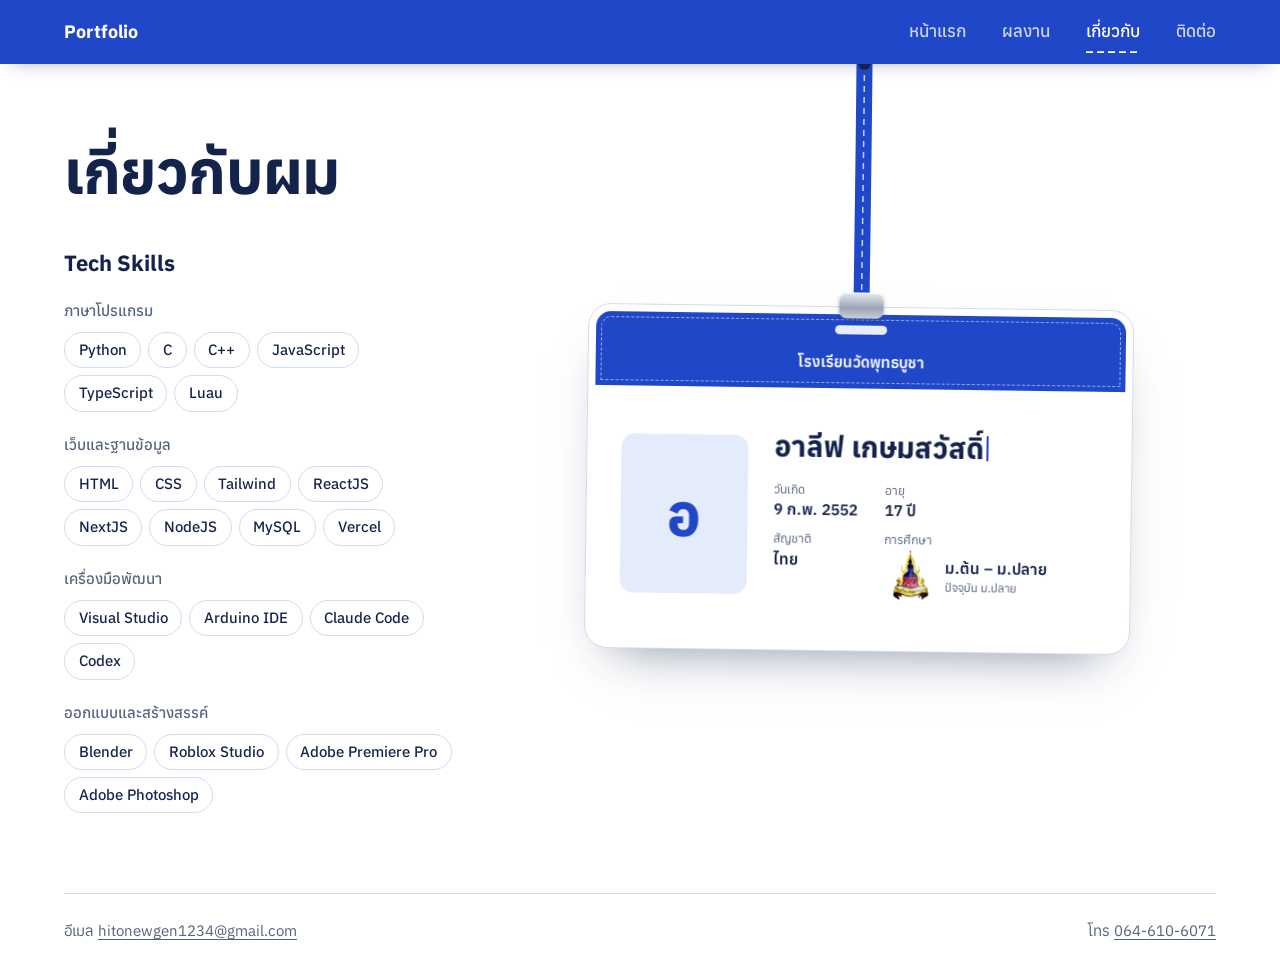
==== commit 4b38ff78: "Pinned works, hopping title, pop-up hello, typing name, crest and skills - Works: pin any number of " ====
--- a/about.html
+++ b/about.html
@@ -43,18 +43,37 @@
     <div class="id-main">
       <span class="id-photo" aria-hidden="true">อ</span>
       <div class="id-info">
-        <h2 id="id-name" class="id-name">อาลีฟ เกษมสวัสดิ์</h2>
-        <p class="id-en" lang="en">Arlif Kaseamsawat</p>
+        <h2 id="id-name" class="id-name"><span class="sr-only">อาลีฟ เกษมสวัสดิ์ (Arlif Kaseamsawat)</span><span class="type" aria-hidden="true" data-type-loop='["อาลีฟ เกษมสวัสดิ์","Arlif Kaseamsawat"]'>อาลีฟ เกษมสวัสดิ์</span></h2>
         <dl class="id-facts">
           <div><dt>วันเกิด</dt><dd>9 ก.พ. 2552</dd></div>
           <div><dt>อายุ</dt><dd><span data-age>17</span> ปี</dd></div>
           <div><dt>สัญชาติ</dt><dd>ไทย</dd></div>
-          <div><dt>การศึกษา</dt><dd>ม.ต้น – ม.ปลาย <small>(ปัจจุบัน ม.ปลาย)</small></dd></div>
+          <div class="id-school"><dt>การศึกษา</dt><dd><img src="assets/school-crest.webp" alt="ตราโรงเรียนวัดพุทธบูชา" width="254" height="254"><span>ม.ต้น – ม.ปลาย<small>ปัจจุบัน ม.ปลาย</small></span></dd></div>
         </dl>
       </div>
     </div>
   </article>
   </div>
+
+  <section class="skills" aria-labelledby="skills-title">
+    <h2 id="skills-title">Tech Skills</h2>
+    <div class="skill-group">
+      <h3>ภาษาโปรแกรม</h3>
+      <ul class="skill-list"><li>Python</li><li>C</li><li>C++</li><li>JavaScript</li><li>TypeScript</li><li>Luau</li></ul>
+    </div>
+    <div class="skill-group">
+      <h3>เว็บและฐานข้อมูล</h3>
+      <ul class="skill-list"><li>HTML</li><li>CSS</li><li>Tailwind</li><li>ReactJS</li><li>NextJS</li><li>NodeJS</li><li>MySQL</li><li>Vercel</li></ul>
+    </div>
+    <div class="skill-group">
+      <h3>เครื่องมือพัฒนา</h3>
+      <ul class="skill-list"><li>Visual Studio</li><li>Arduino IDE</li><li>Claude Code</li><li>Codex</li></ul>
+    </div>
+    <div class="skill-group">
+      <h3>ออกแบบและสร้างสรรค์</h3>
+      <ul class="skill-list"><li>Blender</li><li>Roblox Studio</li><li>Adobe Premiere Pro</li><li>Adobe Photoshop</li></ul>
+    </div>
+  </section>
 </main>
 
 <footer class="site-foot wrap">
--- a/assets/style.css
+++ b/assets/style.css
@@ -133,10 +133,20 @@
 /* ---------- Home ---------- */
 .home main { display: grid; align-content: center; }
 .hero { padding-block: clamp(3rem, 10vh, 7rem) clamp(4rem, 12vh, 8rem); }
-.hello { margin: 0; color: var(--slate); font-size: clamp(1.125rem, 2vw, 1.375rem); }
+.hello { margin: 0 0 .9rem; }
+.bubble {
+  position: relative;
+  display: inline-block;
+  padding: .25rem .95rem;
+  border-radius: 999px;
+  background: var(--thread);
+  color: #fff;
+  font-size: clamp(1rem, 1.6vw, 1.125rem);
+  font-weight: 600;
+}
+.bubble::after { content: ""; position: absolute; left: 1.4rem; bottom: -7px; border: 8px solid transparent; border-bottom: 0; border-top-color: var(--thread); }
 .name { margin: 0; font-size: clamp(2.4rem, 10.5vw, 7.25rem); font-weight: 700; line-height: 1.2; letter-spacing: -.01em; }
 .en-name { margin: .1rem 0 0; font-size: clamp(1.125rem, 2.4vw, 1.625rem); font-weight: 500; letter-spacing: .01em; }
-.intro { max-width: 32rem; margin: 1.75rem 0 0; color: var(--slate); font-size: 1.125rem; }
 .actions { display: flex; flex-wrap: wrap; gap: .75rem; margin-top: 2.25rem; }
 
 /* The name is satin-stitched in blue thread, like the name on a school shirt. */
@@ -169,15 +179,18 @@
 .needle::before { content: ""; position: absolute; left: 50%; top: 5%; width: 40%; height: 9%; border-radius: 999px; background: var(--shirt); transform: translateX(-50%); }
 
 @media (prefers-reduced-motion: no-preference) {
-  .js:not(.sewn) .sew-text { clip-path: inset(-.4em 100% -.4em -.1em); animation: sew 2.2s steps(26, end) .3s forwards; }
-  .js:not(.sewn) .needle {
+  .js .sew-text { clip-path: inset(-.4em 100% -.4em -.1em); animation: sew 2.2s steps(26, end) .3s forwards; }
+  .js .needle {
     animation:
       needle-run 2.2s steps(26, end) .3s forwards,
       needle-bob 85ms linear .3s 26,
       needle-out .4s ease 2.6s forwards;
   }
-  .js:not(.fr) .sew-text, .js:not(.fr) .needle { animation-play-state: paused; }
-}
+  /* the hello pops up right after the name is sewn */
+  .js .bubble { opacity: 0; transform-origin: 1.4rem 100%; animation: pop .6s cubic-bezier(.3, 1.8, .5, 1) 2.6s forwards; }
+  .js:not(.fr) .sew-text, .js:not(.fr) .needle, .js:not(.fr) .bubble { animation-play-state: paused; }
+}
+@keyframes pop { from { opacity: 0; transform: translateY(12px) scale(.4); } to { opacity: 1; transform: none; } }
 @keyframes sew { to { clip-path: inset(-.4em 0 -.4em -.1em); } }
 @keyframes needle-run { from { left: 0; opacity: 1; } to { left: 100%; opacity: 1; } }
 @keyframes needle-bob { 50% { translate: 0 -14%; } }
@@ -198,14 +211,22 @@
   animation: caret .9s steps(1) infinite;
 }
 .type.typed::after { animation: caret .9s steps(1) 3 forwards; } /* blink a few times, then go away */
+.type .ch { display: inline-block; }
+.type.hop .ch { animation: hop .55s cubic-bezier(.3, 1.5, .5, 1) calc(var(--i) * 70ms); }
+@keyframes hop {
+  0%, 100% { transform: none; }
+  35% { transform: translateY(-.3em) rotate(-5deg); }
+  65% { transform: translateY(0) scale(1.08, .9); } /* little squash on landing */
+}
 @keyframes caret { 50% { opacity: 0; } 100% { opacity: 0; } }
 
 /* About: a landscape student ID card (real ID-card proportions) hanging on a lanyard */
 .about-page { overflow-x: clip; } /* a swinging card must not cause sideways scrolling */
-.lanyard { --strap: 90px; position: relative; margin-top: 1.5rem; }
+.lanyard { --strap: 130px; position: relative; margin-top: 1.5rem; }
 @media (min-width: 52rem) {
-  .about-page { display: grid; grid-template-columns: minmax(0, .8fr) minmax(34rem, 1.4fr); align-items: start; }
-  .lanyard { --strap: 170px; margin-top: calc(-1 * clamp(2.5rem, 8vh, 4.5rem)); } /* strap starts at the navbar */
+  .about-page { display: grid; grid-template-columns: minmax(0, .8fr) minmax(34rem, 1.4fr); grid-template-rows: auto 1fr; column-gap: 3rem; align-items: start; }
+  .skills { grid-column: 1; }
+  .lanyard { grid-column: 2; grid-row: 1 / span 2; --strap: 240px; margin-top: calc(-1 * clamp(2.5rem, 8vh, 4.5rem)); } /* strap starts at the navbar */
 }
 .id-card {
   position: relative;
@@ -247,7 +268,19 @@
 }
 .id-info { min-width: 0; }
 .id-name { margin: 0; font-size: max(1.125rem, 5.4cqi); line-height: 1.25; }
-.id-en { margin: .1em 0 0; color: var(--slate); font-size: max(.8125rem, 2.8cqi); }
+.id-name .type { white-space: nowrap; min-height: 1.25em; } /* fixed height: the card doesn't jump while the name retypes */
+.id-school dd { display: flex; align-items: center; gap: 1.5cqi; }
+.id-school img { width: max(2.6rem, 10cqi); height: auto; flex: none; }
+.id-school span { display: grid; }
+
+/* Tech skills, in the left column next to the card */
+.skills { margin-top: 2.5rem; }
+.skills h2 { margin: 0; font-size: 1.375rem; line-height: 1.35; }
+.skill-group { margin-top: 1.25rem; }
+.skill-group h3 { margin: 0 0 .5rem; color: var(--slate); font-size: .9375rem; font-weight: 500; }
+.skill-list { display: flex; flex-wrap: wrap; gap: .45rem; margin: 0; padding: 0; list-style: none; }
+.skill-list li { padding: .25rem .85rem; border: 1.5px solid var(--seam); border-radius: 999px; background: var(--shirt); font-size: .9375rem; font-weight: 500; transition: border-color .2s, color .2s; }
+.skill-list li:hover { border-color: var(--thread); color: var(--thread-deep); }
 .id-facts { display: grid; grid-template-columns: repeat(2, auto); justify-content: start; gap: 1.8cqi 5cqi; margin: 3cqi 0 0; }
 .id-facts dt { color: var(--slate); font-size: max(.6875rem, 2.3cqi); line-height: 1.5; }
 .id-facts dd { margin: 0; font-size: max(.8125rem, 2.9cqi); font-weight: 600; line-height: 1.4; }
@@ -341,6 +374,10 @@
 .chip[aria-pressed="true"] { border-color: var(--thread); background: var(--thread); color: #fff; }
 .chip[aria-pressed="true"] span { color: rgb(255 255 255 / .8); }
 .cards .empty { grid-column: 1 / -1; margin: 0; }
+.work.pinned { border-color: var(--thread); }
+.pin-badge { position: absolute; top: .6rem; right: .6rem; z-index: 2; display: grid; place-items: center; width: 2.1rem; height: 2.1rem; border-radius: 50%; background: var(--thread); color: #fff; box-shadow: 0 4px 10px -4px rgb(19 35 75 / .6); }
+.pin-badge svg { width: 1.1rem; height: 1.1rem; }
+.work.pinned:not(:has(.work-media)) .work-meta { padding-right: 2.6rem; } /* keep the badge off the category tag */
 .work-meta { display: flex; flex-wrap: wrap; align-items: center; justify-content: space-between; gap: .25rem .75rem; }
 .work-cat { padding: 0 .6rem; border-radius: 999px; background: var(--thread-soft); color: var(--thread-deep); font-size: .8125rem; font-weight: 600; line-height: 1.8; }
 
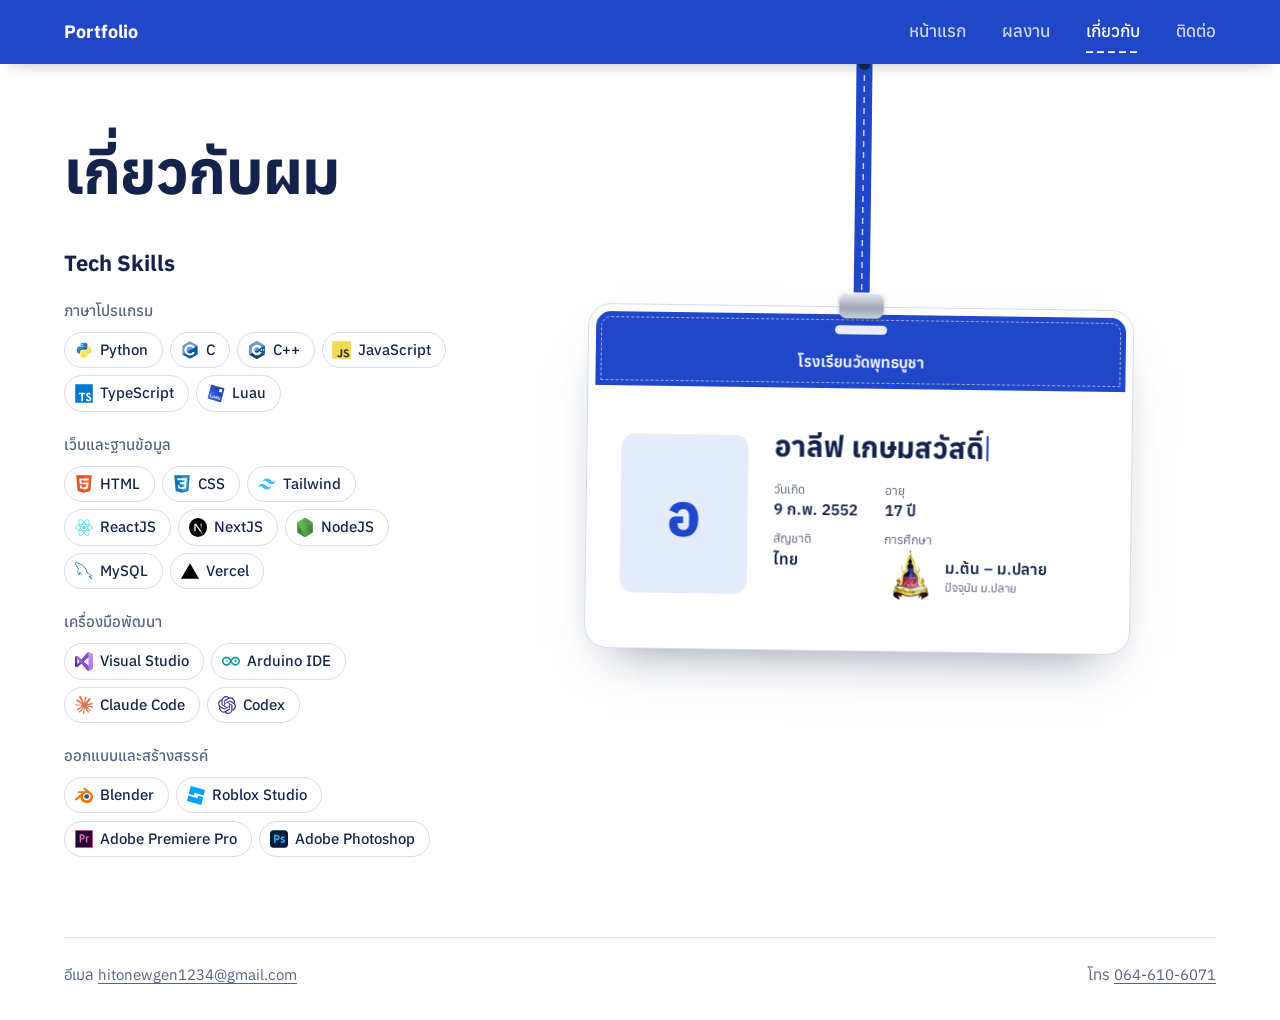
==== commit 448f956f: "Logos for skills and contacts; home name and buttons pop in with hello - Home: English name and butt" ====
--- a/about.html
+++ b/about.html
@@ -59,19 +59,19 @@
     <h2 id="skills-title">Tech Skills</h2>
     <div class="skill-group">
       <h3>ภาษาโปรแกรม</h3>
-      <ul class="skill-list"><li>Python</li><li>C</li><li>C++</li><li>JavaScript</li><li>TypeScript</li><li>Luau</li></ul>
+      <ul class="skill-list"><li><img src="assets/icons/python.svg" alt="" width="18" height="18">Python</li><li><img src="assets/icons/c.svg" alt="" width="18" height="18">C</li><li><img src="assets/icons/cpp.svg" alt="" width="18" height="18">C++</li><li><img src="assets/icons/javascript.svg" alt="" width="18" height="18">JavaScript</li><li><img src="assets/icons/typescript.svg" alt="" width="18" height="18">TypeScript</li><li><img src="assets/icons/luau.svg" alt="" width="18" height="18">Luau</li></ul>
     </div>
     <div class="skill-group">
       <h3>เว็บและฐานข้อมูล</h3>
-      <ul class="skill-list"><li>HTML</li><li>CSS</li><li>Tailwind</li><li>ReactJS</li><li>NextJS</li><li>NodeJS</li><li>MySQL</li><li>Vercel</li></ul>
+      <ul class="skill-list"><li><img src="assets/icons/html.svg" alt="" width="18" height="18">HTML</li><li><img src="assets/icons/css.svg" alt="" width="18" height="18">CSS</li><li><img src="assets/icons/tailwind.svg" alt="" width="18" height="18">Tailwind</li><li><img src="assets/icons/react.svg" alt="" width="18" height="18">ReactJS</li><li><img src="assets/icons/nextjs.svg" alt="" width="18" height="18">NextJS</li><li><img src="assets/icons/nodejs.svg" alt="" width="18" height="18">NodeJS</li><li><img src="assets/icons/mysql.svg" alt="" width="18" height="18">MySQL</li><li><img src="assets/icons/vercel.svg" alt="" width="18" height="18">Vercel</li></ul>
     </div>
     <div class="skill-group">
       <h3>เครื่องมือพัฒนา</h3>
-      <ul class="skill-list"><li>Visual Studio</li><li>Arduino IDE</li><li>Claude Code</li><li>Codex</li></ul>
+      <ul class="skill-list"><li><img src="assets/icons/visualstudio.svg" alt="" width="18" height="18">Visual Studio</li><li><img src="assets/icons/arduino.svg" alt="" width="18" height="18">Arduino IDE</li><li><img src="assets/icons/claude.svg" alt="" width="18" height="18">Claude Code</li><li><img src="assets/icons/codex.svg" alt="" width="18" height="18">Codex</li></ul>
     </div>
     <div class="skill-group">
       <h3>ออกแบบและสร้างสรรค์</h3>
-      <ul class="skill-list"><li>Blender</li><li>Roblox Studio</li><li>Adobe Premiere Pro</li><li>Adobe Photoshop</li></ul>
+      <ul class="skill-list"><li><img src="assets/icons/blender.svg" alt="" width="18" height="18">Blender</li><li><img src="assets/icons/robloxstudio.svg" alt="" width="18" height="18">Roblox Studio</li><li><img src="assets/icons/premiere.svg" alt="" width="18" height="18">Adobe Premiere Pro</li><li><img src="assets/icons/photoshop.svg" alt="" width="18" height="18">Adobe Photoshop</li></ul>
     </div>
   </section>
 </main>
--- a/assets/style.css
+++ b/assets/style.css
@@ -188,8 +188,11 @@
   }
   /* the hello pops up right after the name is sewn */
   .js .bubble { opacity: 0; transform-origin: 1.4rem 100%; animation: pop .6s cubic-bezier(.3, 1.8, .5, 1) 2.6s forwards; }
-  .js:not(.fr) .sew-text, .js:not(.fr) .needle, .js:not(.fr) .bubble { animation-play-state: paused; }
-}
+  .js .en-name, .js .actions { opacity: 0; animation: rise .65s cubic-bezier(.3, 1.6, .5, 1) 2.7s forwards; }
+  .js .actions { animation-delay: 2.82s; }
+  .js:not(.fr) .sew-text, .js:not(.fr) .needle, .js:not(.fr) .bubble, .js:not(.fr) .en-name, .js:not(.fr) .actions { animation-play-state: paused; }
+}
+@keyframes rise { from { opacity: 0; transform: translateY(16px) scale(.94); } to { opacity: 1; transform: none; } }
 @keyframes pop { from { opacity: 0; transform: translateY(12px) scale(.4); } to { opacity: 1; transform: none; } }
 @keyframes sew { to { clip-path: inset(-.4em 0 -.4em -.1em); } }
 @keyframes needle-run { from { left: 0; opacity: 1; } to { left: 100%; opacity: 1; } }
@@ -279,8 +282,9 @@
 .skill-group { margin-top: 1.25rem; }
 .skill-group h3 { margin: 0 0 .5rem; color: var(--slate); font-size: .9375rem; font-weight: 500; }
 .skill-list { display: flex; flex-wrap: wrap; gap: .45rem; margin: 0; padding: 0; list-style: none; }
-.skill-list li { padding: .25rem .85rem; border: 1.5px solid var(--seam); border-radius: 999px; background: var(--shirt); font-size: .9375rem; font-weight: 500; transition: border-color .2s, color .2s; }
+.skill-list li { display: inline-flex; align-items: center; gap: .45rem; padding: .25rem .85rem .25rem .6rem; border: 1.5px solid var(--seam); border-radius: 999px; background: var(--shirt); font-size: .9375rem; font-weight: 500; transition: border-color .2s, color .2s; }
 .skill-list li:hover { border-color: var(--thread); color: var(--thread-deep); }
+.skill-list img { width: 1.15rem; height: 1.15rem; flex: none; }
 .id-facts { display: grid; grid-template-columns: repeat(2, auto); justify-content: start; gap: 1.8cqi 5cqi; margin: 3cqi 0 0; }
 .id-facts dt { color: var(--slate); font-size: max(.6875rem, 2.3cqi); line-height: 1.5; }
 .id-facts dd { margin: 0; font-size: max(.8125rem, 2.9cqi); font-weight: 600; line-height: 1.4; }
@@ -333,7 +337,8 @@
 .contact-list { margin: 3rem 0 0; padding: 0; list-style: none; }
 .contact:last-child { border-bottom: 1px solid var(--seam); }
 .contact { display: grid; grid-template-columns: 1fr auto; align-items: end; gap: .25rem 1rem; padding-block: 1.75rem; border-top: 1px solid var(--seam); }
-.c-label { grid-column: 1 / -1; color: var(--slate); }
+.c-label { grid-column: 1 / -1; display: flex; align-items: center; gap: .5rem; color: var(--slate); }
+.c-label img { width: 1.375rem; height: 1.375rem; }
 .c-value {
   position: relative;
   justify-self: start;
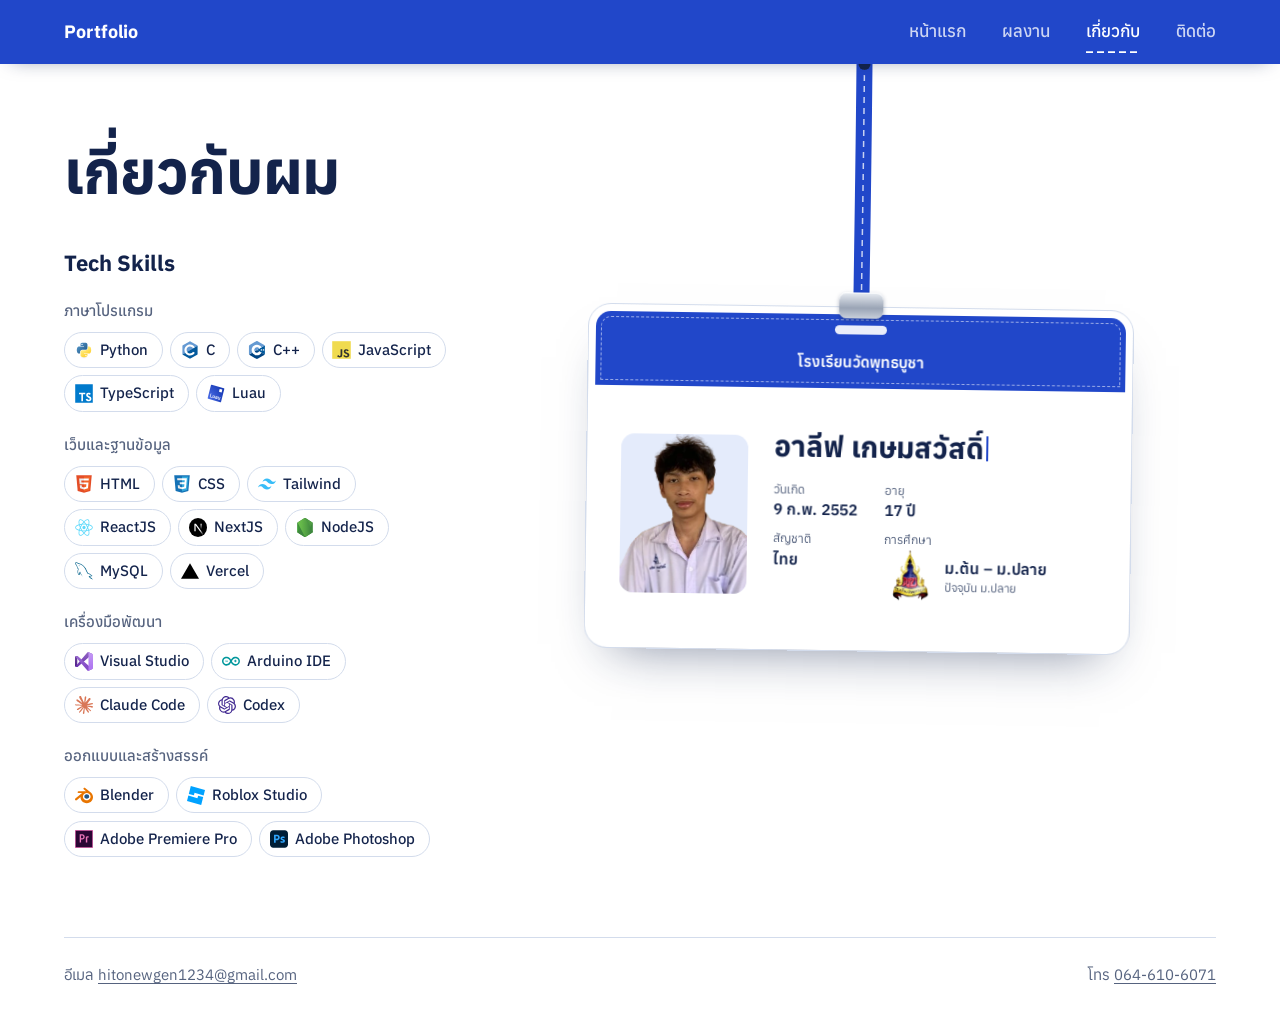
==== commit 90951a73: "Home photo with hover pose swap; real photo on the ID card Co-Authored-By: Claude Opus 5.5 <noreply@" ====
--- a/about.html
+++ b/about.html
@@ -41,7 +41,7 @@
   <article class="id-card badge" aria-labelledby="id-name">
     <header class="id-head">โรงเรียนวัดพุทธบูชา</header>
     <div class="id-main">
-      <span class="id-photo" aria-hidden="true">อ</span>
+      <img class="id-photo" src="assets/me-card.webp" alt="รูปถ่ายอาลีฟ เกษมสวัสดิ์" width="208" height="260">
       <div class="id-info">
         <h2 id="id-name" class="id-name"><span class="sr-only">อาลีฟ เกษมสวัสดิ์ (Arlif Kaseamsawat)</span><span class="type" aria-hidden="true" data-type-loop='["อาลีฟ เกษมสวัสดิ์","Arlif Kaseamsawat"]'>อาลีฟ เกษมสวัสดิ์</span></h2>
         <dl class="id-facts">
--- a/assets/style.css
+++ b/assets/style.css
@@ -132,7 +132,30 @@
 
 /* ---------- Home ---------- */
 .home main { display: grid; align-content: center; }
-.hero { padding-block: clamp(3rem, 10vh, 7rem) clamp(4rem, 12vh, 8rem); }
+.hero { display: grid; align-items: center; gap: 2.5rem 3rem; padding-block: clamp(2.5rem, 8vh, 6rem) clamp(3rem, 10vh, 7rem); }
+@media (min-width: 52rem) {
+  .hero { grid-template-columns: minmax(0, 1.4fr) minmax(0, 1fr); }
+  .hero .name { font-size: clamp(2.4rem, 5.6vw, 5.25rem); } /* leaves room for the photo */
+}
+/* Photo on a stitched circle; hovering swaps to the second pose */
+.hero-photo { position: relative; justify-self: center; width: min(78%, 24rem); }
+.hero-photo::before {
+  content: "";
+  position: absolute;
+  left: 50%;
+  bottom: 0;
+  width: 96%;
+  aspect-ratio: 1;
+  border-radius: 50%;
+  background: var(--thread-soft);
+  outline: 2px dashed var(--thread);
+  outline-offset: -12px;
+  translate: -50% 0;
+}
+.hero-photo img { position: relative; display: block; width: 100%; height: auto; transition: opacity .35s var(--ease); }
+.hero-photo .alt { position: absolute; inset: 0; opacity: 0; }
+.hero-photo:hover .alt { opacity: 1; }
+.hero-photo:hover img:not(.alt) { opacity: 0; }
 .hello { margin: 0 0 .9rem; }
 .bubble {
   position: relative;
@@ -268,6 +291,8 @@
   color: var(--thread);
   font-size: 11cqi;
   font-weight: 700;
+  object-fit: cover;
+  object-position: top;
 }
 .id-info { min-width: 0; }
 .id-name { margin: 0; font-size: max(1.125rem, 5.4cqi); line-height: 1.25; }
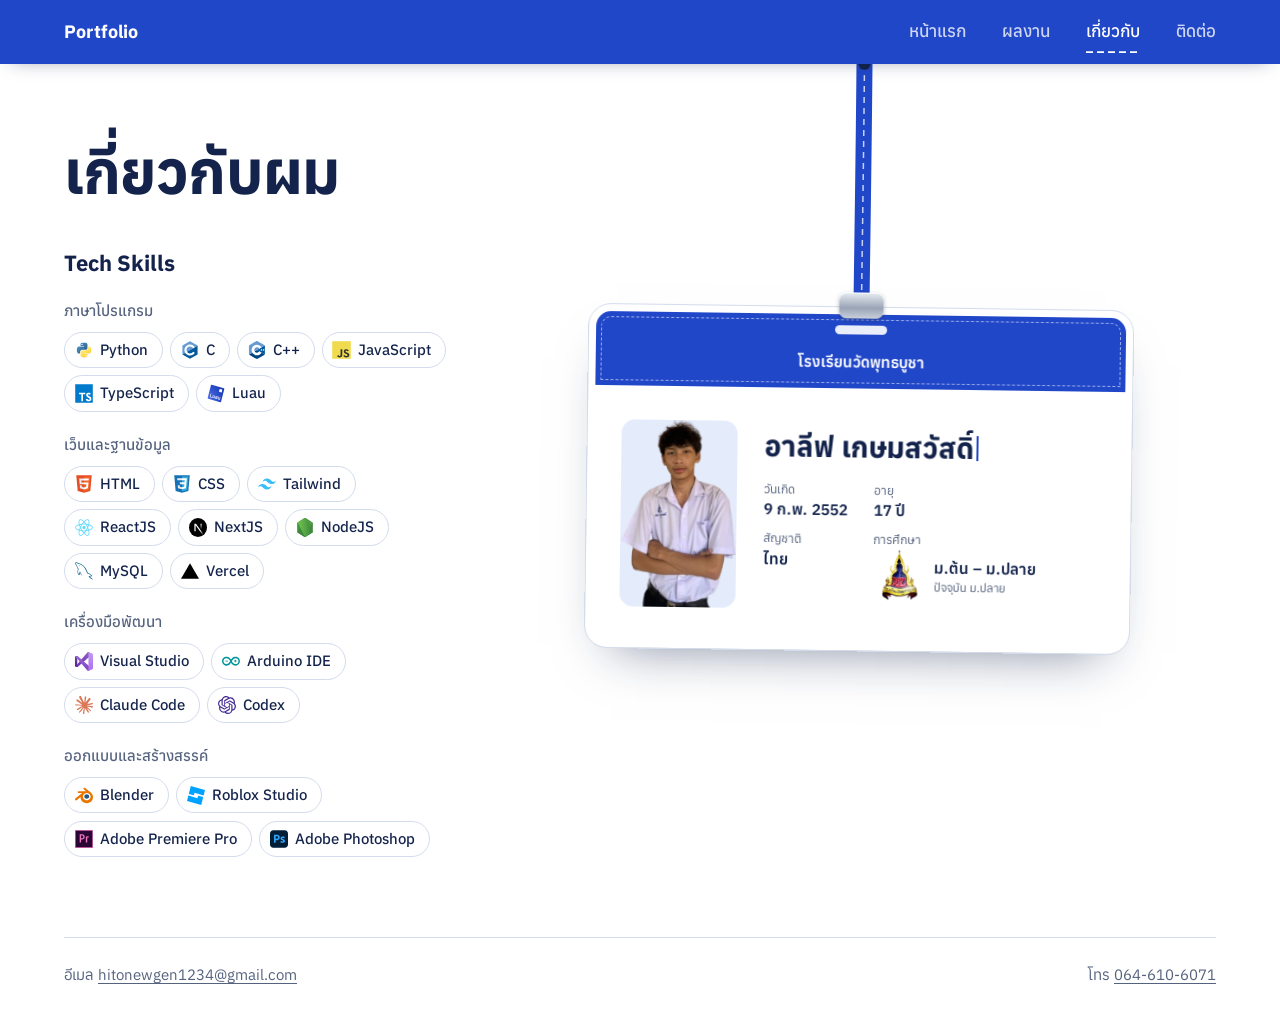
==== commit 0725c20c: "Home photo stands on the footer and pops in with the hello; full photo on the ID card Co-Authored-By" ====
--- a/about.html
+++ b/about.html
@@ -41,7 +41,7 @@
   <article class="id-card badge" aria-labelledby="id-name">
     <header class="id-head">โรงเรียนวัดพุทธบูชา</header>
     <div class="id-main">
-      <img class="id-photo" src="assets/me-card.webp" alt="รูปถ่ายอาลีฟ เกษมสวัสดิ์" width="208" height="260">
+      <img class="id-photo" src="assets/me-card.webp" alt="รูปถ่ายอาลีฟ เกษมสวัสดิ์" width="268" height="430">
       <div class="id-info">
         <h2 id="id-name" class="id-name"><span class="sr-only">อาลีฟ เกษมสวัสดิ์ (Arlif Kaseamsawat)</span><span class="type" aria-hidden="true" data-type-loop='["อาลีฟ เกษมสวัสดิ์","Arlif Kaseamsawat"]'>อาลีฟ เกษมสวัสดิ์</span></h2>
         <dl class="id-facts">
--- a/assets/style.css
+++ b/assets/style.css
@@ -131,14 +131,17 @@
 .btn:disabled { opacity: .55; cursor: progress; }
 
 /* ---------- Home ---------- */
-.home main { display: grid; align-content: center; }
-.hero { display: grid; align-items: center; gap: 2.5rem 3rem; padding-block: clamp(2.5rem, 8vh, 6rem) clamp(3rem, 10vh, 7rem); }
+.home main { display: grid; }
+/* The photo stands on the footer line: no bottom padding, photo column aligned to the bottom. */
+.hero { display: grid; align-items: end; gap: 2rem 3rem; padding-top: clamp(2rem, 6vh, 4rem); }
+.hero-text { align-self: center; }
 @media (min-width: 52rem) {
   .hero { grid-template-columns: minmax(0, 1.4fr) minmax(0, 1fr); }
+  .hero-text { padding-bottom: clamp(2rem, 8vh, 5rem); }
   .hero .name { font-size: clamp(2.4rem, 5.6vw, 5.25rem); } /* leaves room for the photo */
 }
 /* Photo on a stitched circle; hovering swaps to the second pose */
-.hero-photo { position: relative; justify-self: center; width: min(78%, 24rem); }
+.hero-photo { position: relative; justify-self: center; width: min(85%, 30rem, calc((100dvh - 10rem) * .75)); } /* as tall as the screen allows */
 .hero-photo::before {
   content: "";
   position: absolute;
@@ -212,9 +215,13 @@
   /* the hello pops up right after the name is sewn */
   .js .bubble { opacity: 0; transform-origin: 1.4rem 100%; animation: pop .6s cubic-bezier(.3, 1.8, .5, 1) 2.6s forwards; }
   .js .en-name, .js .actions { opacity: 0; animation: rise .65s cubic-bezier(.3, 1.6, .5, 1) 2.7s forwards; }
+  /* the photo pops up with the hello, then its stitched circle turns slowly */
+  .js .hero-photo { opacity: 0; transform-origin: 50% 100%; animation: rise .8s cubic-bezier(.3, 1.5, .5, 1) 2.6s forwards; }
+  .hero-photo::before { animation: spin 50s linear infinite; }
   .js .actions { animation-delay: 2.82s; }
-  .js:not(.fr) .sew-text, .js:not(.fr) .needle, .js:not(.fr) .bubble, .js:not(.fr) .en-name, .js:not(.fr) .actions { animation-play-state: paused; }
-}
+  .js:not(.fr) .sew-text, .js:not(.fr) .needle, .js:not(.fr) .bubble, .js:not(.fr) .en-name, .js:not(.fr) .actions, .js:not(.fr) .hero-photo { animation-play-state: paused; }
+}
+@keyframes spin { to { rotate: 360deg; } }
 @keyframes rise { from { opacity: 0; transform: translateY(16px) scale(.94); } to { opacity: 1; transform: none; } }
 @keyframes pop { from { opacity: 0; transform: translateY(12px) scale(.4); } to { opacity: 1; transform: none; } }
 @keyframes sew { to { clip-path: inset(-.4em 0 -.4em -.1em); } }
@@ -284,15 +291,15 @@
   display: grid;
   place-items: center;
   flex: none;
-  width: 24cqi;
-  aspect-ratio: 4 / 5;
+  width: 22cqi;
+  aspect-ratio: 268 / 430; /* the whole photo, head to waist */
   border-radius: 2.5cqi;
   background: var(--thread-soft);
   color: var(--thread);
   font-size: 11cqi;
   font-weight: 700;
-  object-fit: cover;
-  object-position: top;
+  object-fit: contain;
+  object-position: bottom;
 }
 .id-info { min-width: 0; }
 .id-name { margin: 0; font-size: max(1.125rem, 5.4cqi); line-height: 1.25; }
